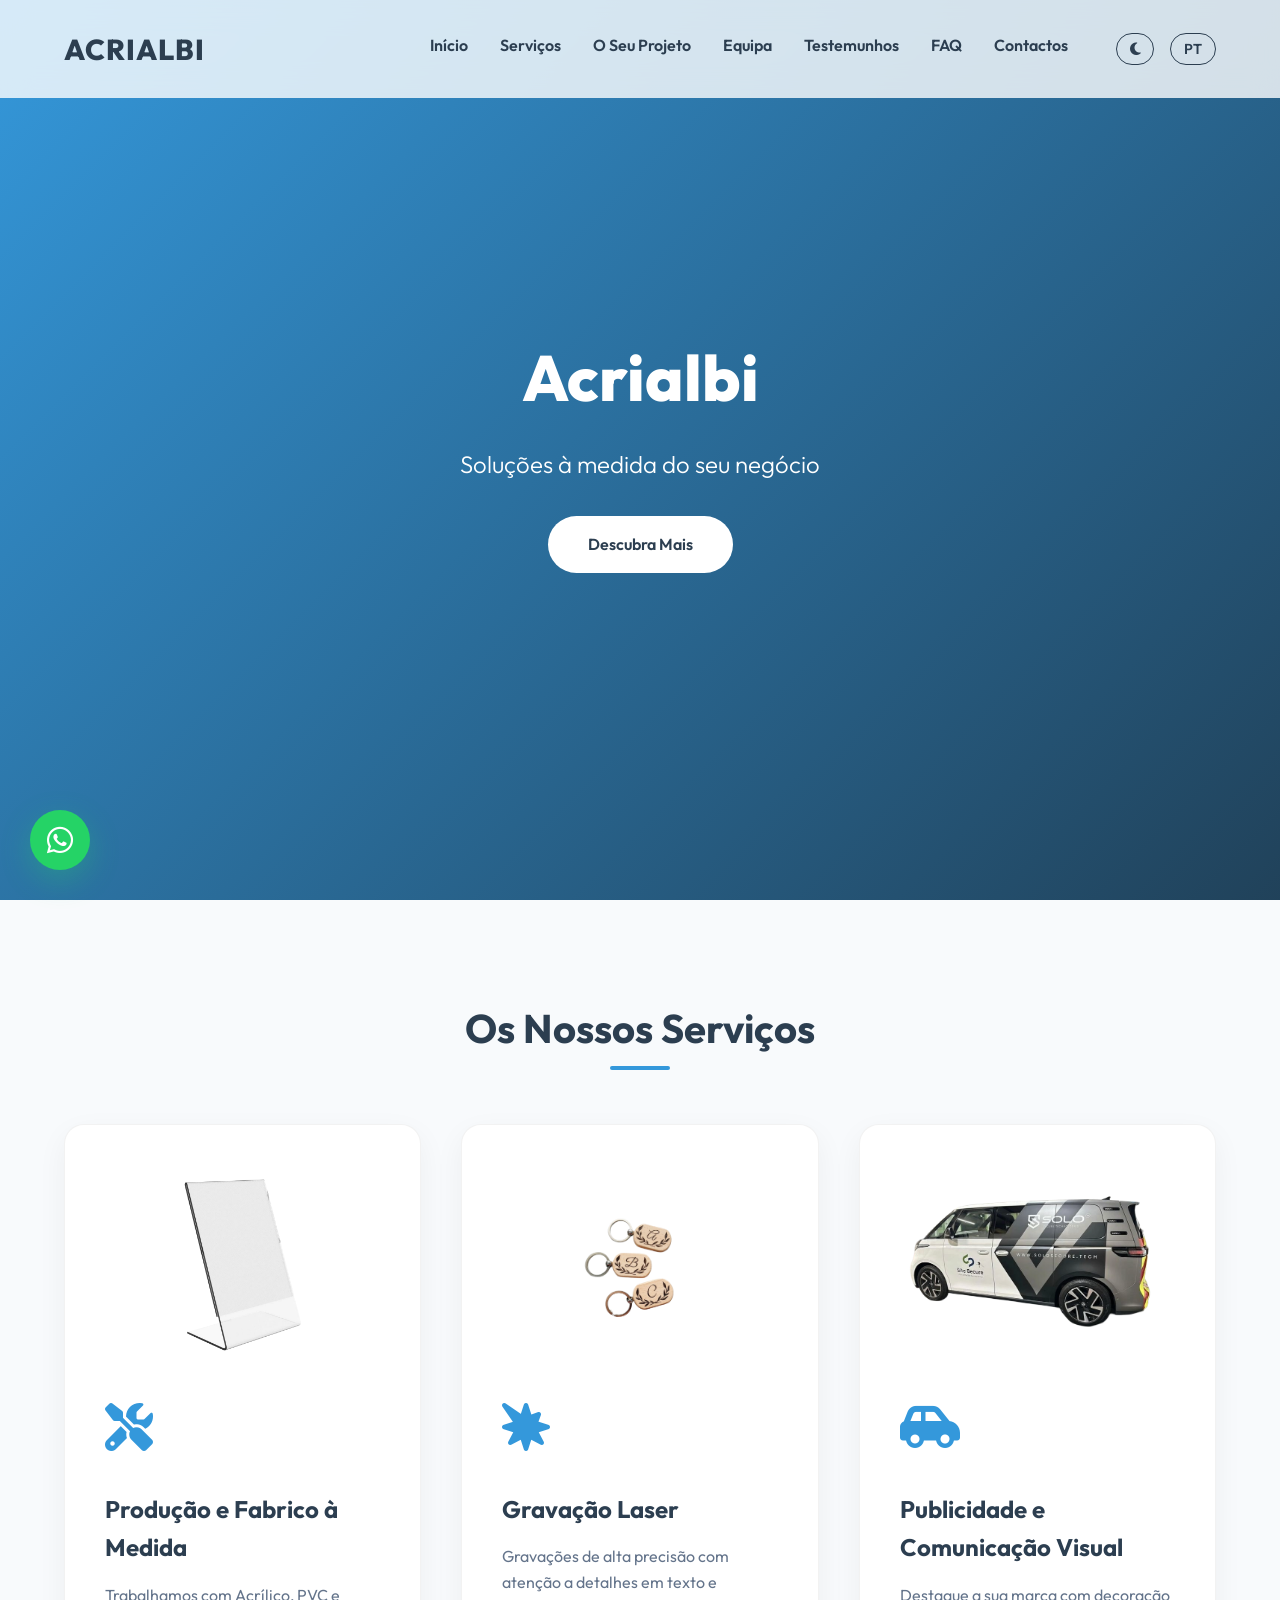
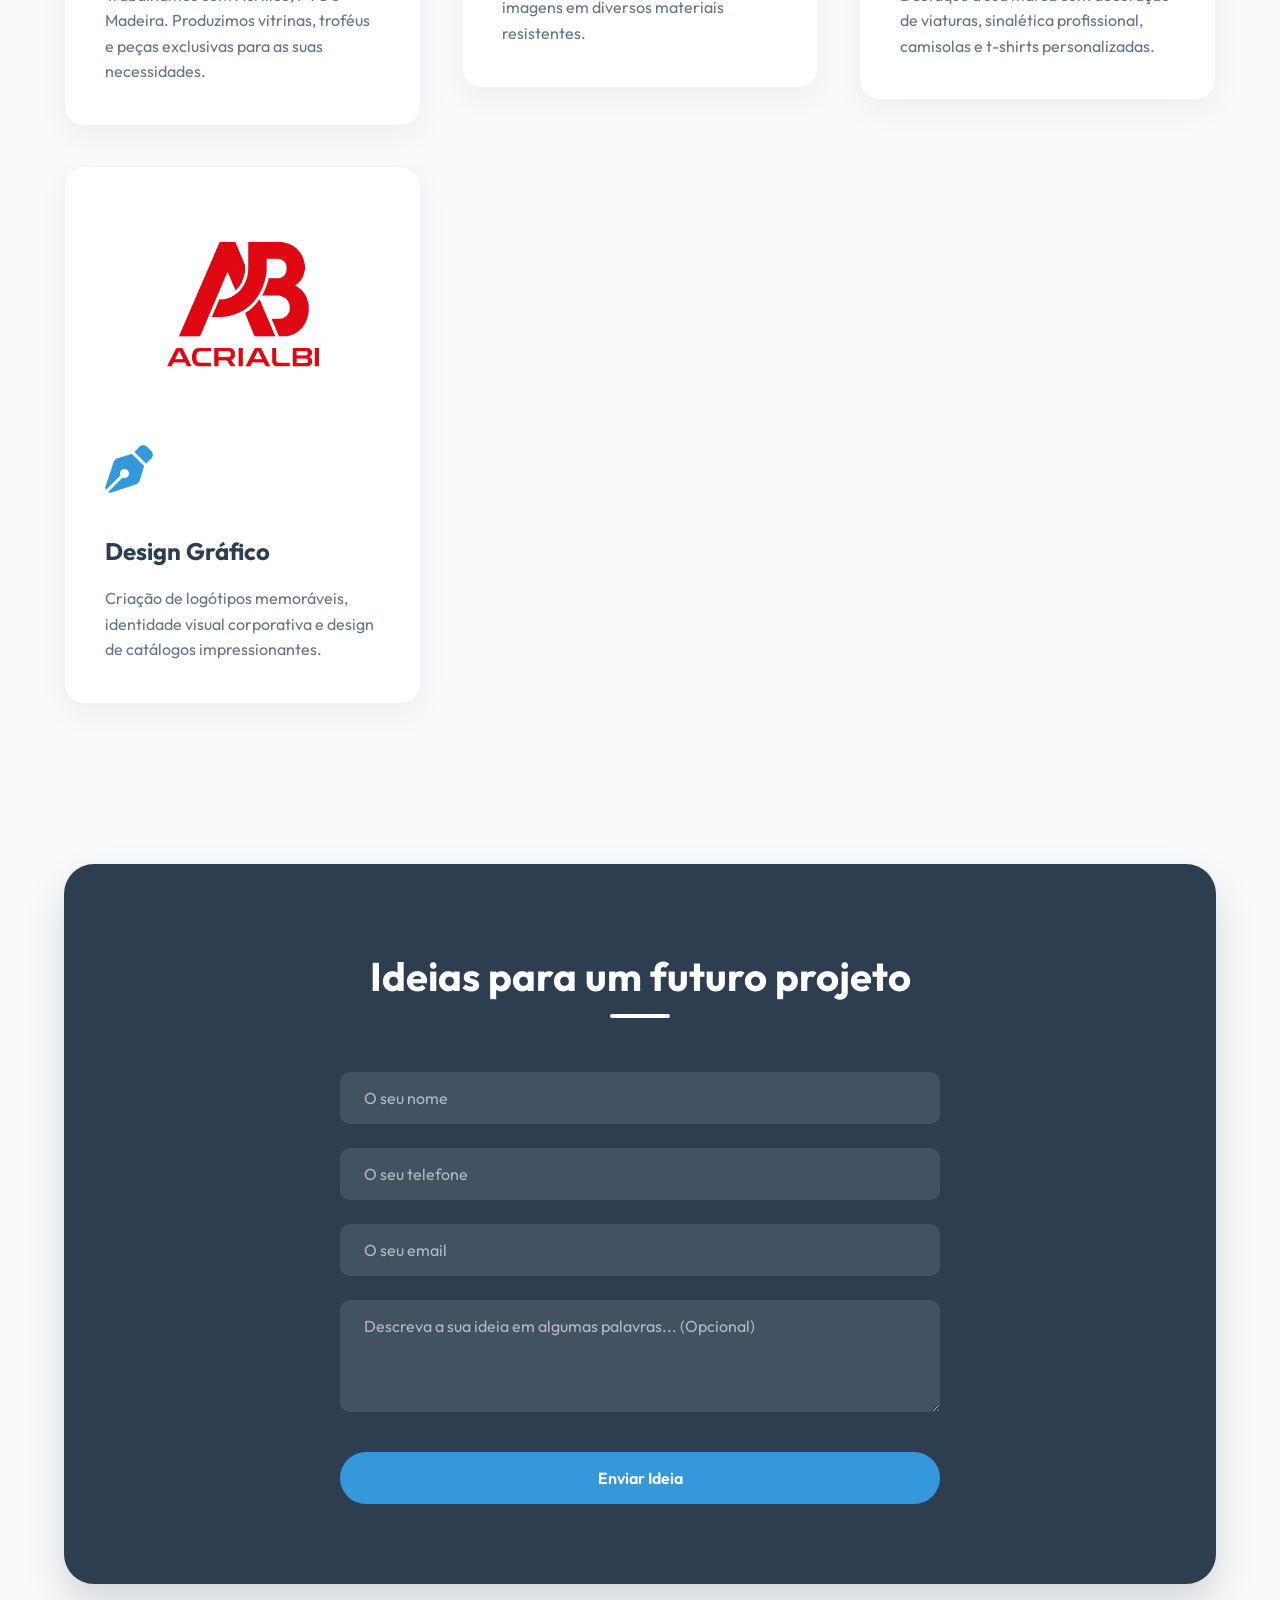
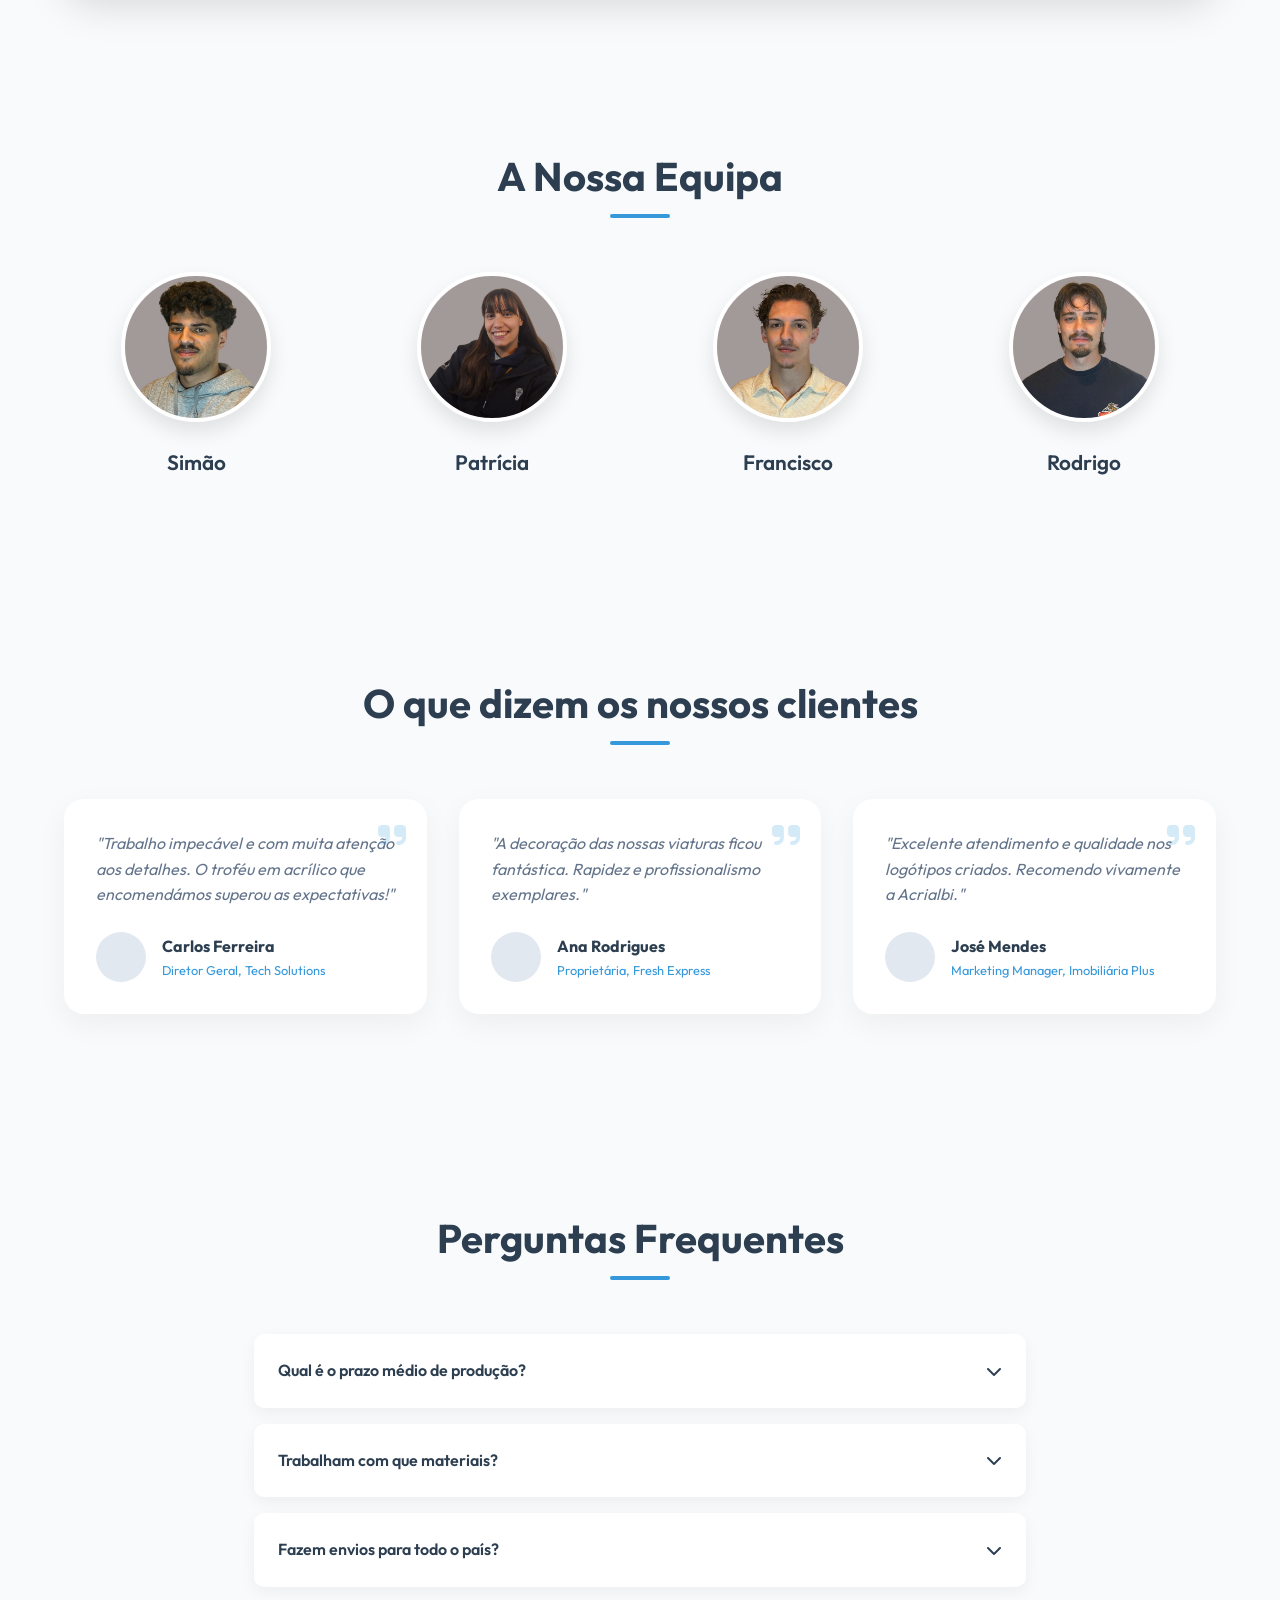
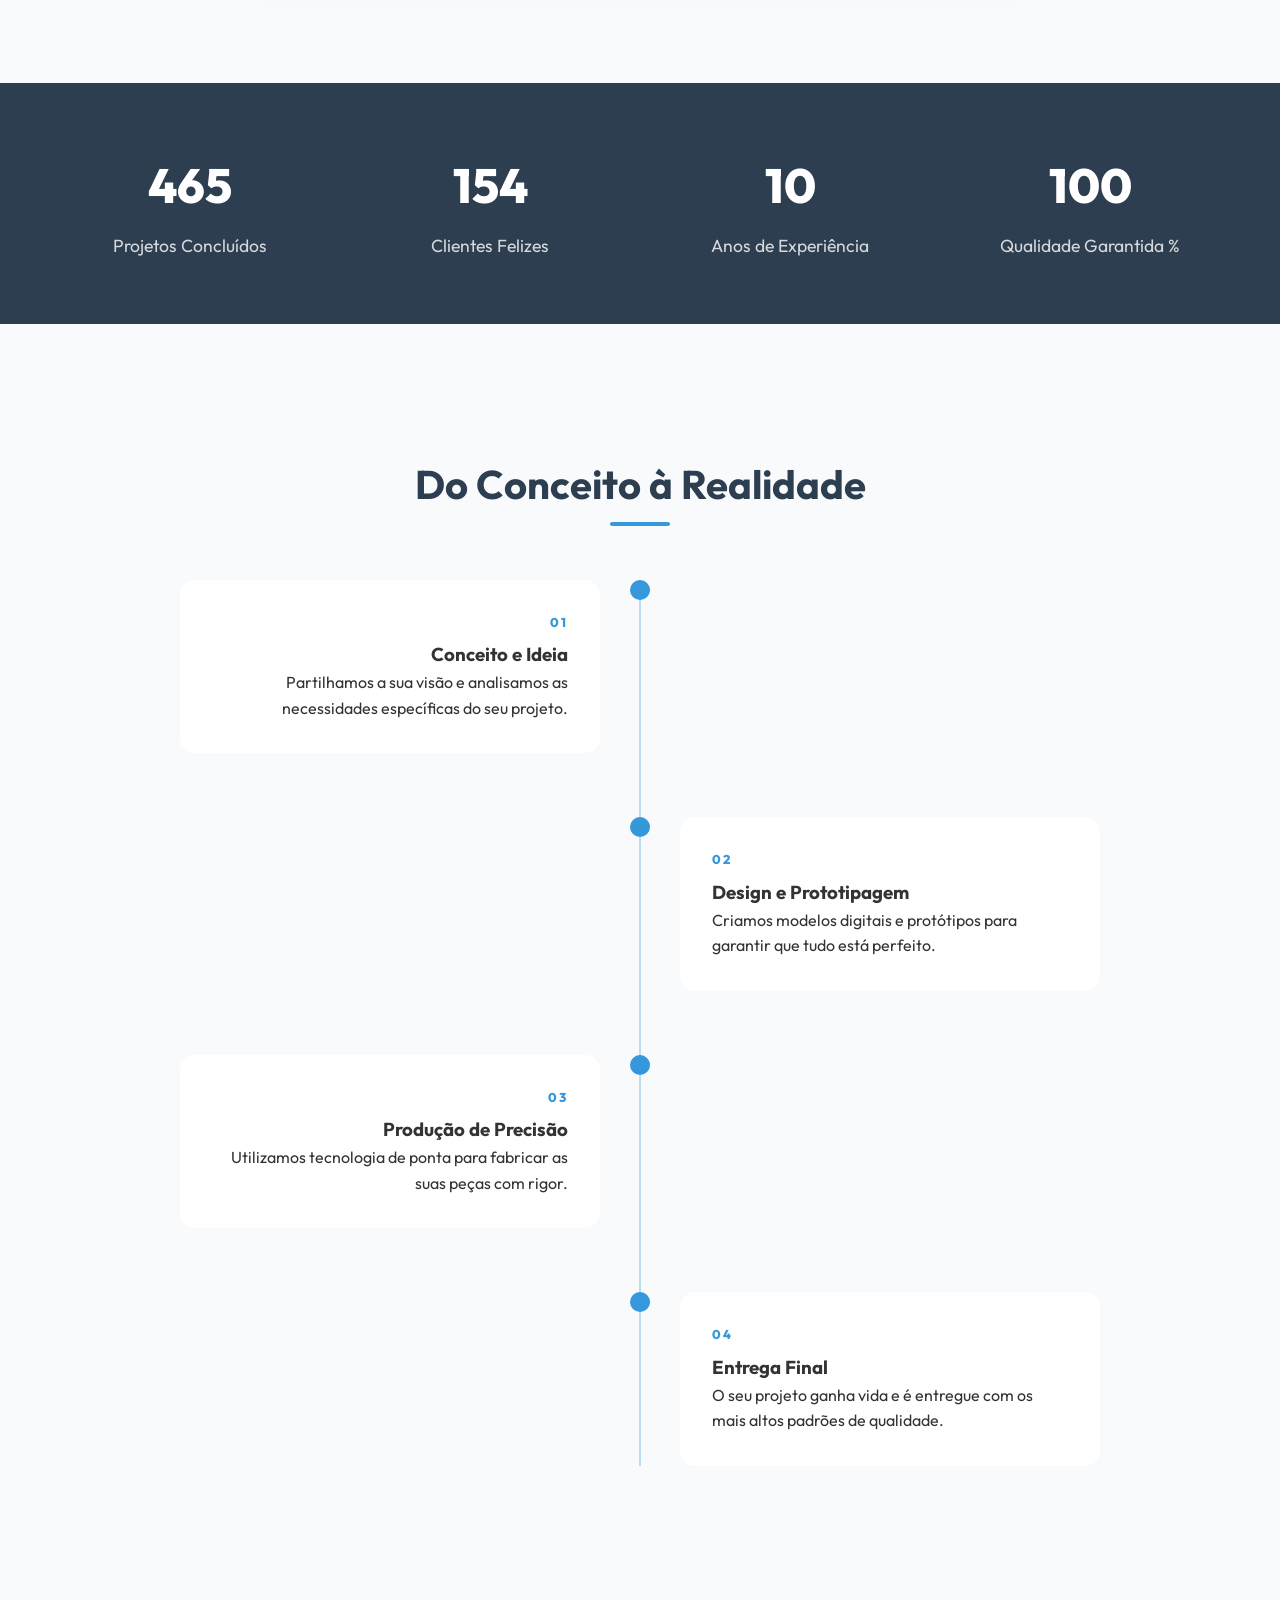
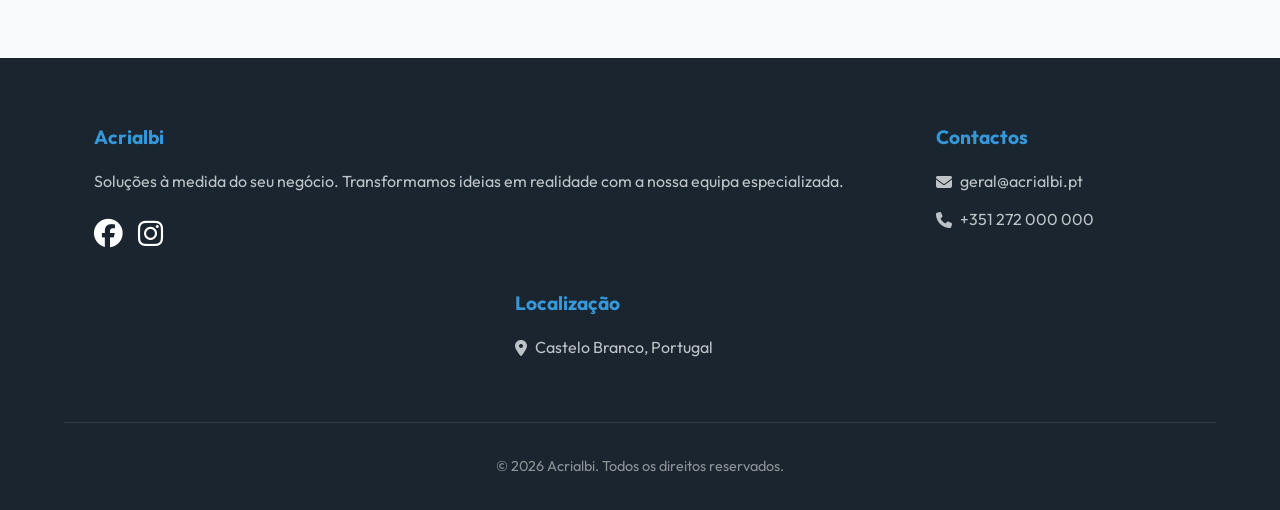
==== index.html @ 98c4f441 "Add files via upload" ====
<!DOCTYPE html>
<html lang="pt">
<head>
    <meta charset="UTF-8">
    <meta name="viewport" content="width=device-width, initial-scale=1.0">
    <title>Acrialbi - Soluções à medida do seu negócio</title>
    <link rel="icon" type="image/png" href="assets/logos/Untitled (5) (1).png">
    <meta name="description" content="Produção e fabrico à medida, gravação laser, comunicação visual e design gráfico pela Acrialbi.">
    <link rel="stylesheet" href="css/style.css">
    <!-- FontAwesome for icons -->
    <link rel="stylesheet" href="https://cdnjs.cloudflare.com/ajax/libs/font-awesome/6.4.0/css/all.min.css">
</head>
<body>
<body>
    <!-- WhatsApp Welcome Bubble -->
    <div class="whatsapp-bubble" id="whatsappBubble">
        <span data-i18n="wa_bubble">Olá! Precisa de um orçamento para o seu projeto? Fale connosco!</span>
    </div>

    <!-- Preloader -->
    <div id="preloader">
        <div class="loader"></div>
    </div>
    <div id="particles-js"></div>

    <!-- Header / Navbar -->
    <header>
        <nav>
            <a href="#" class="logo">ACRIALBI</a>
            <ul class="nav-links">
                <li><a href="#home" data-i18n="nav_home">Início</a></li>
                <li><a href="#services" data-i18n="nav_services">Serviços</a></li>
                <li><a href="#ideias" data-i18n="nav_ideias">O Seu Projeto</a></li>
                <li><a href="#team" data-i18n="nav_team">Equipa</a></li>
                <li><a href="#testimonials" data-i18n="nav_testimonials">Testemunhos</a></li>
                <li><a href="#faq" data-i18n="nav_faq">FAQ</a></li>
                <li><a href="#contact" data-i18n="nav_contact">Contactos</a></li>
                <li class="nav-extra">
                    <button id="darkModeToggle" class="nav-btn"><i class="fa-solid fa-moon"></i></button>
                    <button class="nav-btn">PT</button>
                </li>
            </ul>
        </nav>
    </header>

    <!-- Hero Section -->
    <section id="home" class="hero">
        <div class="hero-content">
            <h1 data-i18n="hero_title">Acrialbi</h1>
            <p data-i18n="hero_subtitle">Soluções à medida do seu negócio</p>
            <a href="#services" class="btn btn-pulse" data-i18n="hero_btn">Descubra Mais</a>
        </div>
    </section>

    <!-- Services Section -->
    <section id="services">
        <h2 class="section-title" data-i18n="services_title">Os Nossos Serviços</h2>
        <div class="services-grid">
            <!-- Service 1 -->
            <a href="producao.html" class="service-card-link">
                <div class="service-card">
                    <div class="service-img" style="background-image: url('assets/vitrinas/Untitled (27).png'); background-size: cover; background-position: center;">
                    </div>
                    <div class="service-icon"><i class="fa-solid fa-screwdriver-wrench"></i></div>
                    <h3 data-i18n="service1_title">Produção e Fabrico à Medida</h3>
                    <p data-i18n="service1_text">Trabalhamos com Acrílico, PVC e Madeira. Produzimos vitrinas, troféus e peças exclusivas para as suas necessidades.</p>
                </div>
            </a>
            
            <!-- Service 2 -->
            <a href="gravacao.html" class="service-card-link">
                <div class="service-card">
                    <div class="service-img" style="background-image: url('assets/gravacao_laser/Untitled (21).png'); background-size: cover; background-position: center;">
                    </div>
                    <div class="service-icon"><i class="fa-solid fa-burst"></i></div>
                    <h3 data-i18n="service2_title">Gravação Laser</h3>
                    <p data-i18n="service2_text">Gravações de alta precisão com atenção a detalhes em texto e imagens em diversos materiais resistentes.</p>
                </div>
            </a>

            <!-- Service 3 -->
            <a href="comunicacao.html" class="service-card-link">
                <div class="service-card">
                    <div class="service-img" style="background-image: url('assets/decoracao_de_viaturas/Untitled (30).png'); background-size: cover; background-position: center;">
                    </div>
                    <div class="service-icon"><i class="fa-solid fa-car-side"></i></div>
                    <h3 data-i18n="service3_title">Publicidade e Comunicação Visual</h3>
                    <p data-i18n="service3_text">Destaque a sua marca com decoração de viaturas, sinalética profissional, camisolas e t-shirts personalizadas.</p>
                </div>
            </a>

            <!-- Service 4 -->
            <a href="design.html" class="service-card-link">
                <div class="service-card">
                    <div class="service-img" style="background-image: url('assets/logos/Untitled (5) (1).png'); background-size: cover; background-position: center;">
                    </div>
                    <div class="service-icon"><i class="fa-solid fa-pen-nib"></i></div>
                    <h3 data-i18n="service4_title">Design Gráfico</h3>
                    <p data-i18n="service4_text">Criação de logótipos memoráveis, identidade visual corporativa e design de catálogos impressionantes.</p>
                </div>
            </a>
        </div>
    </section>

    <!-- Idea Form Section -->
    <section id="ideias" class="idea-section">
        <h2 class="section-title" data-i18n="idea_title">Ideias para um futuro projeto</h2>
        <form id="ideaForm" action="https://formsubmit.co/geral@acrialbi.pt" method="POST">
            <input type="hidden" name="_captcha" value="false">
            <input type="hidden" name="_subject" value="Nova Ideia de Projeto - Acrialbi">
            <input type="text" name="Nome" id="name" data-i18n="idea_name" placeholder="O seu nome" required>
            <input type="tel" name="Telefone" id="phone" data-i18n="idea_phone" placeholder="O seu telefone" required>
            <input type="email" name="Email" id="email" data-i18n="idea_email" placeholder="O seu email" required>
            <textarea name="Mensagem" id="message" rows="4" data-i18n="idea_message" placeholder="Descreva a sua ideia em algumas palavras... (Opcional)"></textarea>
            <button type="submit" class="btn" data-i18n="idea_btn">Enviar Ideia</button>
        </form>
    </section>

    <!-- Team Section -->
    <section id="team">
        <h2 class="section-title" data-i18n="team_title">A Nossa Equipa</h2>
        <div class="team-grid">
            <div class="team-card" style="cursor: pointer;" data-name="Simão Pereira" data-image="assets/fts_equipa/20.png" data-role="Diretor Criativo e Designer" data-profile="22 anos, natural do Fundão, licenciado em Design Multimédia pela Universidade da Beira Interior" data-experience="Colaborou com a Beira Criativa e a MediaLab Covilhã, desenvolvendo projetos de identidade visual e conteúdos digitais">
                <div class="team-img" style="background-image: url('assets/fts_equipa/20.png'); background-size: cover; background-position: center;">
                </div>
                <h3>Simão</h3>
            </div>
            <div class="team-card" style="cursor: pointer;" data-name="Patrícia Fazendeiro" data-image="assets/fts_equipa/22.png" data-role="Gestora de Marketing e Comunicação" data-profile="22 anos, natural do Fundão, licenciada em Marketing pela Universidade da Beira Interior" data-experience="Trabalhou com a Digital Beira e a Creative Ads, com foco em redes sociais e estratégias de comunicação">
                <div class="team-img" style="background-image: url('assets/fts_equipa/22.png'); background-size: cover; background-position: center;">
                </div>
                <h3>Patrícia</h3>
            </div>
            <div class="team-card" style="cursor: pointer;" data-name="Francisco Félix" data-image="assets/fts_equipa/24.png" data-role="Técnico de Produção e Operações" data-profile="21 anos, natural de Castelo Branco, licenciado em Engenharia e Gestão Industrial pela Universidade da Beira Interior" data-experience="Colaborou com a TecnoLaser e a PrintSolutions, adquirindo experiência em processos produtivos e tecnologias como CNC e corte laser">
                <div class="team-img" style="background-image: url('assets/fts_equipa/24.png'); background-size: cover; background-position: center;">
                </div>
                <h3>Francisco</h3>
            </div>
            <div class="team-card" style="cursor: pointer;" data-name="Rodrigo Santos" data-image="assets/fts_equipa/26.png" data-role="Diretor Financeiro, Estratégico e Comercial" data-profile="22 anos, natural de Castelo Branco, licenciado em Gestão pela Universidade da Beira Interior" data-experience="Trabalhou com a MarketPro e a Business Connect, com foco em gestão, estratégia e área comercial">
                <div class="team-img" style="background-image: url('assets/fts_equipa/26.png'); background-size: cover; background-position: center;">
                </div>
                <h3>Rodrigo</h3>
            </div>
        </div>
    </section>

    <!-- Testimonials Section -->
    <section id="testimonials" class="testimonials-section">
        <h2 class="section-title" data-i18n="testimonials_title">O que dizem os nossos clientes</h2>
        <div class="testimonials-grid">
            <div class="testimonial-card">
                <i class="fa-solid fa-quote-right quote-icon"></i>
                <p class="testimonial-text">"Trabalho impecável e com muita atenção aos detalhes. O troféu em acrílico que encomendámos superou as expectativas!"</p>
                <div class="testimonial-author">
                    <div class="author-img"></div>
                    <div class="author-info">
                        <h4>Carlos Ferreira</h4>
                        <p>Diretor Geral, Tech Solutions</p>
                    </div>
                </div>
            </div>
            <div class="testimonial-card">
                <i class="fa-solid fa-quote-right quote-icon"></i>
                <p class="testimonial-text">"A decoração das nossas viaturas ficou fantástica. Rapidez e profissionalismo exemplares."</p>
                <div class="testimonial-author">
                    <div class="author-img"></div>
                    <div class="author-info">
                        <h4>Ana Rodrigues</h4>
                        <p>Proprietária, Fresh Express</p>
                    </div>
                </div>
            </div>
            <div class="testimonial-card">
                <i class="fa-solid fa-quote-right quote-icon"></i>
                <p class="testimonial-text">"Excelente atendimento e qualidade nos logótipos criados. Recomendo vivamente a Acrialbi."</p>
                <div class="testimonial-author">
                    <div class="author-img"></div>
                    <div class="author-info">
                        <h4>José Mendes</h4>
                        <p>Marketing Manager, Imobiliária Plus</p>
                    </div>
                </div>
            </div>
        </div>
    </section>

    <!-- FAQ Section -->
    <section id="faq" class="faq-section">
        <h2 class="section-title" data-i18n="faq_title">Perguntas Frequentes</h2>
        <div class="faq-container">
            <div class="faq-item">
                <div class="faq-question">
                    Qual é o prazo médio de produção?
                    <i class="fa-solid fa-chevron-down"></i>
                </div>
                <div class="faq-answer">
                    <p>O prazo varia consoante a complexidade do projeto, mas em média entregamos entre 3 a 7 dias úteis após a aprovação do design final.</p>
                </div>
            </div>
            <div class="faq-item">
                <div class="faq-question">
                    Trabalham com que materiais?
                    <i class="fa-solid fa-chevron-down"></i>
                </div>
                <div class="faq-answer">
                    <p>Trabalhamos principalmente com Acrílico, PVC, Madeira (MDF e contraplacado), Alumínio e diversos materiais têxteis para personalização.</p>
                </div>
            </div>
            <div class="faq-item">
                <div class="faq-question">
                    Fazem envios para todo o país?
                    <i class="fa-solid fa-chevron-down"></i>
                </div>
                <div class="faq-answer">
                    <p>Sim, enviamos para todo o Portugal Continental e Ilhas através de transportadora especializada para garantir que as peças chegam em perfeitas condições.</p>
                </div>
            </div>
        </div>
    </section>


    <!-- Stats Section -->
    <section class="stats-section">
        <div class="stats-grid">
            <div class="stat-item">
                <h3 class="stat-number" data-target="500">0</h3>
                <p data-i18n="stats_projects">Projetos Concluídos</p>
            </div>
            <div class="stat-item">
                <h3 class="stat-number" data-target="200">0</h3>
                <p data-i18n="stats_clients">Clientes Felizes</p>
            </div>
            <div class="stat-item">
                <h3 class="stat-number" data-target="10">0</h3>
                <p data-i18n="stats_years">Anos de Experiência</p>
            </div>
            <div class="stat-item">
                <h3 class="stat-number" data-target="100">0</h3>
                <p data-i18n="stats_quality">Qualidade Garantida %</p>
            </div>
        </div>
    </section>

    <!-- Process Timeline -->
    <section class="timeline-section">
        <h2 class="section-title" data-i18n="timeline_title">Do Conceito à Realidade</h2>
        <div class="timeline">
            <div class="timeline-item">
                <div class="timeline-dot"></div>
                <div class="timeline-content">
                    <div class="timeline-number">01</div>
                    <h3 data-i18n="tl1_title">Conceito e Ideia</h3>
                    <p data-i18n="tl1_text">Partilhamos a sua visão e analisamos as necessidades específicas do seu projeto.</p>
                </div>
            </div>
            <div class="timeline-item">
                <div class="timeline-dot"></div>
                <div class="timeline-content">
                    <div class="timeline-number">02</div>
                    <h3 data-i18n="tl2_title">Design e Prototipagem</h3>
                    <p data-i18n="tl2_text">Criamos modelos digitais e protótipos para garantir que tudo está perfeito.</p>
                </div>
            </div>
            <div class="timeline-item">
                <div class="timeline-dot"></div>
                <div class="timeline-content">
                    <div class="timeline-number">03</div>
                    <h3 data-i18n="tl3_title">Produção de Precisão</h3>
                    <p data-i18n="tl3_text">Utilizamos tecnologia de ponta para fabricar as suas peças com rigor.</p>
                </div>
            </div>
            <div class="timeline-item">
                <div class="timeline-dot"></div>
                <div class="timeline-content">
                    <div class="timeline-number">04</div>
                    <h3 data-i18n="tl4_title">Entrega Final</h3>
                    <p data-i18n="tl4_text">O seu projeto ganha vida e é entregue com os mais altos padrões de qualidade.</p>
                </div>
            </div>
        </div>
    </section>

    <!-- Team Modal -->
    <div id="teamModal" class="team-modal">
        <div class="team-modal-content">
            <span class="team-modal-close">&times;</span>
            <div class="team-modal-header">
                <h2 id="modalName">Nome</h2>
                <div id="modalImage" class="team-modal-img"></div>
            </div>
            <div class="team-modal-body">
                <div class="info-row">
                    <span class="info-label">FUNÇÃO:</span>
                    <span id="modalRole"></span>
                </div>
                <div class="info-row">
                    <span class="info-label">PERFIL:</span>
                    <span id="modalProfile"></span>
                </div>
                <div class="info-row">
                    <span class="info-label">EXPERIÊNCIA:</span>
                    <span id="modalExperience"></span>
                </div>
            </div>
        </div>
    </div>

    <!-- Footer -->
    <footer id="contact">
        <div class="footer-content">
            <div class="footer-section">
                <h4 data-i18n="hero_title">Acrialbi</h4>
                <p data-i18n="footer_desc">Soluções à medida do seu negócio. Transformamos ideias em realidade com a nossa equipa especializada.</p>
                <div class="social-links" style="margin-top: 1rem; display: flex; gap: 15px;">
                    <a href="https://www.facebook.com/profile.php?id=61577477955955" target="_blank" style="color: var(--white); font-size: 1.8rem; transition: var(--transition);" onmouseover="this.style.color='var(--accent-color)'" onmouseout="this.style.color='var(--white)'"><i class="fa-brands fa-facebook"></i></a>
                    <a href="https://www.instagram.com/acrialbe/" target="_blank" style="color: var(--white); font-size: 1.8rem; transition: var(--transition);" onmouseover="this.style.color='var(--accent-color)'" onmouseout="this.style.color='var(--white)'"><i class="fa-brands fa-instagram"></i></a>
                </div>
            </div>
            <div class="footer-section">
                <h4 data-i18n="footer_contact">Contactos</h4>
                <p><i class="fa-solid fa-envelope"></i> geral@acrialbi.pt</p>
                <p><i class="fa-solid fa-phone"></i> +351 272 000 000</p>
            </div>
            <div class="footer-section">
                <h4 data-i18n="footer_location">Localização</h4>
                <p><i class="fa-solid fa-location-dot"></i> <a href="https://www.google.com/maps/search/?api=1&query=Acrialbi+Castelo+Branco+Portugal" target="_blank" style="color: inherit; text-decoration: none;">Castelo Branco, Portugal</a></p>
            </div>
        </div>
        <div class="footer-bottom">
            <p>&copy; 2026 Acrialbi. <span data-i18n="footer_rights">Todos os direitos reservados.</span></p>
        </div>
    </footer>

    <!-- WhatsApp Floating Button -->
    <a href="https://wa.me/351123456789" class="whatsapp-float btn-pulse" target="_blank" title="Contacte-nos no WhatsApp">
        <i class="fa-brands fa-whatsapp"></i>
    </a>
    
    <!-- Scripts -->
    <script src="https://cdn.jsdelivr.net/particles.js/2.0.0/particles.min.js"></script>
    <script>
        particlesJS('particles-js', {
            "particles": {
                "number": { "value": 40, "density": { "enable": true, "value_area": 800 } },
                "color": { "value": "#3498db" },
                "shape": { "type": "circle" },
                "opacity": { "value": 0.2, "random": false },
                "size": { "value": 3, "random": true },
                "line_linked": { "enable": true, "distance": 150, "color": "#3498db", "opacity": 0.1, "width": 1 },
                "move": { "enable": true, "speed": 1, "direction": "none", "random": false, "straight": false, "out_mode": "out", "bounce": false }
            },
            "interactivity": {
                "detect_on": "canvas",
                "events": { "onhover": { "enable": false }, "onclick": { "enable": true, "mode": "push" }, "resize": true }
            },
            "retina_detect": true
        });
    </script>
    <script src="js/main.js"></script>
</body>
</html>
---- css/style.css ----
@import url('https://fonts.googleapis.com/css2?family=Outfit:wght@300;400;600;800&display=swap');

:root {
    --primary-color: #2C3E50; /* Grey/Blue */
    --secondary-color: #34495E;
    --accent-color: #3498DB;
    --light-bg: #F8FAFC;
    --white: #FFFFFF;
    --text-main: #333333;
    --text-muted: #64748B;
    --transition: all 0.3s cubic-bezier(0.4, 0, 0.2, 1);
}

* {
    margin: 0;
    padding: 0;
    box-sizing: border-box;
    font-family: 'Outfit', sans-serif;
}

body {
    background-color: var(--light-bg);
    color: var(--text-main);
    line-height: 1.6;
    overflow-x: hidden;
}

/* NAVBAR */
header {
    position: fixed;
    top: 0;
    width: 100%;
    background: rgba(255, 255, 255, 0.8);
    backdrop-filter: blur(15px);
    z-index: 1000;
    transition: var(--transition);
    padding: 10px 0;
}

header.scrolled {
    padding: 5px 0;
    background: rgba(255, 255, 255, 0.95);
    box-shadow: 0 10px 30px rgba(0, 0, 0, 0.1);
}

nav {
    display: flex;
    justify-content: space-between;
    align-items: center;
    padding: 1rem 5%;
    max-width: 1400px;
    margin: 0 auto;
}

.logo {
    font-size: 1.8rem;
    font-weight: 800;
    color: var(--primary-color);
    text-decoration: none;
    letter-spacing: 1px;
}

.nav-links {
    display: flex;
    gap: 2rem;
    list-style: none;
}

.nav-links a {
    text-decoration: none;
    color: var(--primary-color);
    font-weight: 600;
    transition: var(--transition);
}

.nav-links a:hover {
    color: var(--accent-color);
}

/* HERO SECTION */
.hero {
    height: 100vh;
    display: flex;
    align-items: center;
    justify-content: center;
    text-align: center;
    background: linear-gradient(-45deg, var(--primary-color), var(--secondary-color), #1A252F, var(--accent-color));
    background-size: 400% 400%;
    animation: gradientBG 15s ease infinite;
    color: var(--white);
    padding: 0 5%;
}

@keyframes gradientBG {
    0% { background-position: 0% 50%; }
    50% { background-position: 100% 50%; }
    100% { background-position: 0% 50%; }
}

.hero-content h1 {
    font-size: 4rem;
    font-weight: 800;
    margin-bottom: 1rem;
    animation: fadeInDown 1s ease;
}

.hero-content p {
    font-size: 1.5rem;
    font-weight: 300;
    margin-bottom: 2rem;
    animation: fadeInUp 1s ease 0.3s;
    animation-fill-mode: both;
}

.btn {
    display: inline-block;
    padding: 1rem 2.5rem;
    background: var(--white);
    color: var(--primary-color);
    text-decoration: none;
    border-radius: 50px;
    font-weight: 600;
    transition: var(--transition);
    animation: fadeInUp 1s ease 0.6s;
    animation-fill-mode: both;
    border: none;
    font-size: 1rem;
    cursor: pointer;
}

.btn:hover {
    transform: translateY(-3px);
    box-shadow: 0 10px 20px rgba(0,0,0,0.1);
    background: var(--accent-color);
    color: var(--white);
}

/* SECTION GLOBAL */
section {
    padding: 6rem 5%;
    max-width: 1400px;
    margin: 0 auto;
}

.section-title {
    text-align: center;
    font-size: 2.5rem;
    color: var(--primary-color);
    margin-bottom: 4rem;
    position: relative;
}

.section-title::after {
    content: '';
    position: absolute;
    bottom: -10px;
    left: 50%;
    transform: translateX(-50%);
    width: 60px;
    height: 4px;
    background: var(--accent-color);
    border-radius: 2px;
}

/* SERVICES */
.services-grid {
    display: grid;
    grid-template-columns: repeat(auto-fit, minmax(280px, 1fr));
    gap: 2.5rem;
}

.service-card {
    background: var(--white); /* Removed heavy backdrop-filter for performance */
    border-radius: 20px;
    padding: 2.5rem;
    box-shadow: 0 10px 30px rgba(0,0,0,0.05);
    transition: transform 0.3s ease, box-shadow 0.3s ease;
    border: 1px solid rgba(0, 0, 0, 0.05);
    overflow: hidden;
}

.dark-mode .service-card {
    background: var(--secondary-color);
    border-color: rgba(255, 255, 255, 0.05);
}

.service-card:hover {
    transform: translateY(-10px);
    box-shadow: 0 20px 40px rgba(0,0,0,0.1);
}

.service-card:hover .service-img {
    transform: scale(1.05);
}

.service-icon {
    font-size: 3rem;
    color: var(--accent-color);
    margin-bottom: 1.5rem;
}

.service-card h3 {
    font-size: 1.5rem;
    color: var(--primary-color);
    margin-bottom: 1rem;
}

.service-card p {
    color: var(--text-muted);
}

/* IMAGE PLACEHOLDER FOR SERVICES */
.service-img {
    width: 100%;
    height: 200px;
    border-radius: 10px;
    background-size: contain !important;
    background-repeat: no-repeat;
    background-position: center;
    background-color: var(--white);
    margin-bottom: 1.5rem;
    display: flex;
    align-items: center;
    justify-content: center;
    color: var(--text-muted);
    font-size: 0.9rem;
    text-align: center;
    padding: 1rem;
    transition: transform 0.5s ease;
}

/* IDEA FORM */
.idea-section {
    background: var(--primary-color);
    color: var(--white);
    border-radius: 30px;
    margin: 4rem auto;
    width: 90%;
    max-width: 1300px;
    padding: 5rem 10%;
    box-shadow: 0 20px 40px rgba(0,0,0,0.15);
}

.idea-section .section-title {
    color: var(--white);
}

.idea-section .section-title::after {
    background: var(--white);
}

form {
    display: flex;
    flex-direction: column;
    gap: 1.5rem;
    max-width: 600px;
    margin: 0 auto;
}

input, textarea {
    width: 100%;
    padding: 1rem 1.5rem;
    border: none;
    border-radius: 10px;
    background: rgba(255,255,255,0.1);
    color: var(--white);
    font-size: 1rem;
    transition: var(--transition);
}

input::placeholder, textarea::placeholder {
    color: rgba(255,255,255,0.6);
}

input:focus, textarea:focus {
    outline: none;
    background: rgba(255,255,255,0.2);
    box-shadow: 0 0 0 2px var(--accent-color);
}

form .btn {
    border: none;
    cursor: pointer;
    background: var(--accent-color);
    color: var(--white);
    width: 100%;
    margin-top: 1rem;
}

form .btn:hover {
    background: var(--white);
    color: var(--primary-color);
}

/* TEAM */
.team-grid {
    display: grid;
    grid-template-columns: repeat(auto-fit, minmax(200px, 1fr));
    gap: 2rem;
}

.team-card {
    text-align: center;
}

.team-img {
    width: 150px;
    height: 150px;
    border-radius: 50%;
    margin: 0 auto 1.5rem;
    object-fit: cover;
    background: #E2E8F0;
    display: flex;
    align-items: center;
    justify-content: center;
    color: var(--text-muted);
    box-shadow: 0 10px 20px rgba(0,0,0,0.1);
    border: 4px solid var(--white);
    font-size: 0.8rem;
}

.team-card h3 {
    color: var(--primary-color);
    font-size: 1.3rem;
    font-weight: 600;
}

/* FOOTER */
footer {
    background: #1A252F;
    color: var(--white);
    padding: 4rem 5% 2rem;
    text-align: center;
}

.footer-content {
    display: flex;
    flex-wrap: wrap;
    justify-content: space-around;
    gap: 2rem;
    margin-bottom: 3rem;
    text-align: left;
}

.footer-section {
    min-width: 250px;
}

.footer-section h4 {
    color: var(--accent-color);
    margin-bottom: 1rem;
    font-size: 1.2rem;
}

.footer-section p {
    color: #BDC3C7;
    margin-bottom: 0.8rem;
    display: flex;
    align-items: center;
    gap: 0.5rem;
}

.footer-bottom {
    padding-top: 2rem;
    border-top: 1px solid rgba(255,255,255,0.1);
    color: rgba(255,255,255,0.5);
    font-size: 0.9rem;
}

/* SMALL HERO FOR INNER PAGES */
.hero-small {
    height: 40vh;
    min-height: 300px;
    display: flex;
    align-items: center;
    justify-content: center;
    text-align: center;
    background: linear-gradient(-45deg, var(--primary-color), var(--secondary-color), #1A252F);
    color: var(--white);
    padding: 0 5%;
}

.hero-small h1 {
    font-size: 3rem;
    font-weight: 800;
    animation: fadeInDown 1s ease;
}

/* GALLERY GRID */
.gallery-grid {
    display: grid;
    grid-template-columns: repeat(auto-fit, minmax(300px, 1fr));
    gap: 1.5rem;
    margin-top: 3rem;
}

.gallery-item {
    width: 100%;
    height: 300px;
    border-radius: 15px;
    object-fit: contain;
    background-color: var(--white);
    padding: 1.5rem;
    box-shadow: 0 5px 15px rgba(0,0,0,0.05);
    transition: transform 0.5s ease;
    cursor: pointer;
}

.gallery-item:hover {
    transform: scale(1.05);
    box-shadow: 0 15px 30px rgba(0,0,0,0.2);
}

.service-details {
    font-size: 1.2rem;
    color: var(--text-muted);
    max-width: 900px;
    margin: 0 auto 3rem;
    text-align: center;
    line-height: 1.8;
}

.service-card-link {
    text-decoration: none;
    color: inherit;
    display: block;
}

/* REVEAL ANIMATIONS (Optimized) */
.reveal-hidden {
    opacity: 0;
    transform: translateY(30px);
    transition: transform 0.6s cubic-bezier(0.4, 0, 0.2, 1), opacity 0.6s cubic-bezier(0.4, 0, 0.2, 1);
}

.reveal-active {
    opacity: 1;
    transform: translateY(0);
}

@keyframes fadeInDown {
    from { opacity: 0; transform: translateY(-30px); }
    to { opacity: 1; transform: translateY(0); }
}

@keyframes fadeInUp {
    from { opacity: 0; transform: translateY(30px); }
    to { opacity: 1; transform: translateY(0); }
}

/* RESPONSIVE */
@media (max-width: 768px) {
    .hero-content h1 { font-size: 2.5rem; }
    .hero-content p { font-size: 1.2rem; }
    .nav-links { display: none; } /* Could add a hamburger menu */
    .idea-section { padding: 3rem 5%; border-radius: 20px; }
    .footer-content { text-align: center; justify-content: center; }
    .footer-section p { justify-content: center; }
    .whatsapp-float {
        bottom: 20px;
        right: 20px;
        width: 50px;
        height: 50px;
        font-size: 25px;
    }
}

/* WHATSAPP FLOAT */
.whatsapp-float {
    position: fixed;
    width: 60px;
    height: 60px;
    bottom: 40px;
    right: 40px;
    background-color: #25d366;
    color: #FFF;
    border-radius: 50px;
    text-align: center;
    font-size: 30px;
    box-shadow: 0 10px 20px rgba(37, 211, 102, 0.3);
    z-index: 1000;
    display: flex;
    align-items: center;
    justify-content: center;
    text-decoration: none;
    transition: var(--transition);
}

.whatsapp-float:hover {
    background-color: #128C7E;
    color: white;
    transform: scale(1.1);
}
/* LIGHTBOX */
.lightbox {
    display: none;
    position: fixed;
    z-index: 2000;
    top: 0;
    left: 0;
    width: 100%;
    height: 100%;
    background: rgba(0, 0, 0, 0.9);
    backdrop-filter: blur(5px);
    justify-content: center;
    align-items: center;
    cursor: pointer;
}

.lightbox img {
    max-width: 90%;
    max-height: 90%;
    border-radius: 10px;
    box-shadow: 0 0 50px rgba(0,0,0,0.5);
    transform: scale(0.9);
    transition: transform 0.3s ease;
}

.lightbox.active {
    display: flex;
}

.lightbox.active img {
    transform: scale(1);
}

.lightbox-close {
    position: absolute;
    top: 30px;
    right: 30px;
    color: white;
    font-size: 40px;
    cursor: pointer;
}

/* TEAM MODAL */
.team-modal {
    display: none;
    position: fixed;
    z-index: 2000;
    top: 0;
    left: 0;
    width: 100%;
    height: 100%;
    background: rgba(0, 0, 0, 0.8);
    backdrop-filter: blur(5px);
    justify-content: center;
    align-items: center;
}

.team-modal.active {
    display: flex;
}

.team-modal-content {
    background: #9D9696; /* greyish background like the cards */
    background-image: radial-gradient(#7c7878 2px, transparent 2px);
    background-size: 30px 30px;
    width: 90%;
    max-width: 600px;
    border-radius: 10px;
    position: relative;
    padding: 2.5rem;
    box-shadow: 0 20px 50px rgba(0,0,0,0.5);
    display: flex;
    flex-direction: column;
    gap: 1.5rem;
}

.team-modal-close {
    position: absolute;
    top: 15px;
    right: 20px;
    font-size: 30px;
    color: #fff;
    cursor: pointer;
    font-weight: bold;
    z-index: 10;
}

.team-modal-header {
    display: flex;
    justify-content: space-between;
    align-items: center;
    margin-bottom: 1rem;
}

.team-modal-header h2 {
    font-size: 3.5rem;
    color: #fff;
    line-height: 1;
    font-weight: 800;
    text-transform: uppercase;
    text-shadow: 2px 2px 4px rgba(0,0,0,0.2);
}

.team-modal-img {
    width: 200px;
    height: 250px;
    background-color: #e2e8f0;
    background-size: cover;
    background-position: center;
    border: 5px solid #fff;
    box-shadow: 0 10px 20px rgba(0,0,0,0.2);
}

.team-modal-body {
    display: flex;
    flex-direction: column;
    gap: 1rem;
}

.info-row {
    background: #64748b; /* bluish grey */
    padding: 1rem;
    border-left: 10px solid #cbd5e1;
    color: #fff;
    display: flex;
    align-items: center;
    gap: 10px;
    font-size: 1rem;
    box-shadow: 0 4px 6px rgba(0,0,0,0.1);
}

.info-label {
    font-weight: 800;
    font-size: 1.2rem;
    text-transform: uppercase;
}

@media (max-width: 768px) {
    .team-modal-header {
        flex-direction: column-reverse;
        text-align: center;
        gap: 1.5rem;
    }
    .team-modal-header h2 {
        font-size: 2.5rem;
    }
    .info-row {
        flex-direction: column;
        align-items: flex-start;
    }
}

/* BACK TO TOP */
.back-to-top {
    position: fixed;
    bottom: 110px;
    right: 40px;
    width: 50px;
    height: 50px;
    background: var(--primary-color);
    color: var(--white);
    border-radius: 50%;
    display: flex;
    align-items: center;
    justify-content: center;
    text-decoration: none;
    opacity: 0;
    visibility: hidden;
    transition: var(--transition);
    z-index: 999;
    box-shadow: 0 10px 20px rgba(0,0,0,0.1);
}

.back-to-top.active {
    opacity: 1;
    visibility: visible;
}

.back-to-top:hover {
    background: var(--accent-color);
    transform: translateY(-5px);
}

/* TESTIMONIALS */
.testimonials-section {
    background: var(--light-bg);
}

.testimonials-grid {
    display: grid;
    grid-template-columns: repeat(auto-fit, minmax(300px, 1fr));
    gap: 2rem;
}

.testimonial-card {
    background: var(--white);
    padding: 2rem;
    border-radius: 20px;
    box-shadow: 0 10px 30px rgba(0,0,0,0.05);
    position: relative;
}

.testimonial-card i.quote-icon {
    position: absolute;
    top: 20px;
    right: 20px;
    font-size: 2rem;
    color: var(--accent-color);
    opacity: 0.2;
}

.testimonial-text {
    font-style: italic;
    color: var(--text-muted);
    margin-bottom: 1.5rem;
}

.testimonial-author {
    display: flex;
    align-items: center;
    gap: 1rem;
}

.author-img {
    width: 50px;
    height: 50px;
    border-radius: 50%;
    background: #e2e8f0;
}

.author-info h4 {
    color: var(--primary-color);
    font-size: 1rem;
}

.author-info p {
    font-size: 0.8rem;
    color: var(--accent-color);
}

/* FAQ */
.faq-section {
    max-width: 900px;
    margin: 0 auto;
}

.faq-container {
    display: flex;
    flex-direction: column;
    gap: 1rem;
}

.faq-item {
    background: var(--white);
    border-radius: 10px;
    overflow: hidden;
    box-shadow: 0 5px 15px rgba(0,0,0,0.05);
}

.faq-question {
    padding: 1.5rem;
    display: flex;
    justify-content: space-between;
    align-items: center;
    cursor: pointer;
    font-weight: 600;
    color: var(--primary-color);
    transition: var(--transition);
}

.faq-question:hover {
    background: rgba(52, 152, 219, 0.05);
}

.faq-answer {
    max-height: 0;
    overflow: hidden;
    transition: all 0.3s ease-out;
    background: #fdfdfd;
}

.faq-answer p {
    padding: 1.5rem;
    color: var(--text-muted);
}

.faq-item.active .faq-answer {
    max-height: 200px;
}

.faq-item.active .faq-question i {
    transform: rotate(180deg);
}

/* PRELOADER */
#preloader {
    position: fixed;
    top: 0;
    left: 0;
    width: 100%;
    height: 100%;
    background: var(--white);
    display: flex;
    justify-content: center;
    align-items: center;
    z-index: 9999;
    transition: opacity 0.5s ease, visibility 0.5s ease;
}

.loader {
    width: 50px;
    height: 50px;
    border: 5px solid #f3f3f3;
    border-top: 5px solid var(--accent-color);
    border-radius: 50%;
    animation: spin 1s linear infinite;
}

@keyframes spin {
    0% { transform: rotate(0deg); }
    100% { transform: rotate(360deg); }
}

/* NAV BUTTONS */
.nav-extra {
    display: flex;
    gap: 1rem;
    align-items: center;
    margin-left: 1rem;
}

.nav-btn {
    background: none;
    border: 1px solid var(--primary-color);
    color: var(--primary-color);
    padding: 0.4rem 0.8rem;
    border-radius: 20px;
    cursor: pointer;
    font-weight: 600;
    transition: var(--transition);
    font-size: 0.9rem;
}

.nav-btn:hover {
    background: var(--primary-color);
    color: var(--white);
}

/* DARK MODE STYLES */
body.dark-mode {
    --light-bg: #121212;
    --white: #1e1e1e;
    --text-main: #f1f5f9;
    --text-muted: #94a3b8;
    --primary-color: #1e293b; /* Dark slate instead of white */
    --accent-color: #3498DB;
}

body.dark-mode header {
    background: rgba(18, 18, 18, 0.8);
    border-bottom: 1px solid rgba(255, 255, 255, 0.05);
}

body.dark-mode .service-card, 
body.dark-mode .testimonial-card,
body.dark-mode .faq-item {
    background: #1e1e1e;
    border-color: rgba(255, 255, 255, 0.1);
}

body.dark-mode .idea-section {
    background: #1e293b;
    color: #f1f5f9;
}

body.dark-mode .idea-section .section-title {
    color: #f1f5f9;
}

body.dark-mode .idea-section .section-title::after {
    background: #3498DB;
}

body.dark-mode input, 
body.dark-mode textarea {
    background: rgba(255, 255, 255, 0.05);
    color: #f1f5f9;
    border: 1px solid rgba(255, 255, 255, 0.1);
}

body.dark-mode .nav-links a {
    color: #f1f5f9;
}

body.dark-mode .nav-btn {
    border-color: #f1f5f9;
    color: #f1f5f9;
}

body.dark-mode .nav-btn:hover {
    background: #f1f5f9;
    color: #121212;
}

body.dark-mode .section-title {
    color: #f1f5f9;
}

body.dark-mode .footer-bottom {
    border-color: rgba(255,255,255,0.05);
}

/* READING PROGRESS BAR */
#progressBar {
    position: fixed;
    top: 0;
    left: 0;
    width: 0%;
    height: 4px;
    background: var(--accent-color);
    z-index: 2001;
    transition: width 0.1s ease;
}

/* STATS SECTION */
.stats-section {
    background: var(--primary-color);
    color: var(--white);
    padding: 4rem 5%;
    text-align: center;
}

.stats-grid {
    display: grid;
    grid-template-columns: repeat(auto-fit, minmax(200px, 1fr));
    gap: 3rem;
    max-width: 1200px;
    margin: 0 auto;
}

.stat-item h3 {
    font-size: 3rem;
    font-weight: 800;
    margin-bottom: 0.5rem;
}

.stat-item p {
    font-size: 1.1rem;
    opacity: 0.8;
}

/* BREADCRUMBS */
.breadcrumbs {
    padding: 1rem 5%;
    background: rgba(0,0,0,0.02);
    font-size: 0.9rem;
    color: var(--text-muted);
}

.breadcrumbs a {
    color: var(--accent-color);
    text-decoration: none;
    margin: 0 0.5rem;
}

.breadcrumbs span {
    margin-left: 0.5rem;
}

/* PULSE ANIMATION */
@keyframes pulse {
    0% { transform: scale(1); box-shadow: 0 0 0 0 rgba(52, 152, 219, 0.4); }
    70% { transform: scale(1.05); box-shadow: 0 0 0 10px rgba(52, 152, 219, 0); }
    100% { transform: scale(1); box-shadow: 0 0 0 0 rgba(52, 152, 219, 0); }
}

.btn-pulse {
    animation: pulse 2s infinite;
}

/* HAPTIC FEEDBACK */
.btn:active, .nav-btn:active {
    transform: scale(0.95) !important;
}

/* PAGE TRANSITION OVERLAY */
#pageTransition {
    position: fixed;
    top: 0;
    left: 0;
    width: 100%;
    height: 100%;
    background: var(--primary-color);
    z-index: 9999;
    opacity: 0;
    visibility: hidden;
    transition: opacity 0.3s ease;
}

#pageTransition.active {
    opacity: 1;
    visibility: visible;
}

/* PARTICLES CONTAINER */
#particles-js {
    position: absolute;
    width: 100%;
    height: 100%;
    top: 0;
    left: 0;
    z-index: 1;
    pointer-events: none;
}

.hero-content {
    position: relative;
    z-index: 2;
}

/* TILT EFFECT FOUNDATION */
.gallery-item {
    transition: transform 0.2s ease-out, box-shadow 0.2s ease-out;
    perspective: 1000px;
    will-change: transform;
}

/* FORM FIELD FOCUS */
.input-group {
    position: relative;
    margin-bottom: 1.5rem;
}

input:focus + label, 
textarea:focus + label {
    color: var(--accent-color);
    transform: translateY(-20px);
    font-size: 0.8rem;
}




/* WHATSAPP WELCOME BUBBLE */
.whatsapp-bubble {
    position: fixed;
    bottom: 90px;
    left: 30px; /* Moved to left to avoid overlap with up arrow */
    background: var(--white);
    padding: 15px 20px;
    border-radius: 15px;
    box-shadow: 0 10px 30px rgba(0,0,0,0.1);
    z-index: 999;
    max-width: 250px;
    font-size: 0.9rem;
    color: var(--text-main);
    opacity: 0;
    transform: translateY(20px);
    transition: all 0.5s ease;
    pointer-events: none;
}

.whatsapp-bubble.active {
    opacity: 1;
    transform: translateY(0);
    pointer-events: auto;
}

.whatsapp-bubble::after {
    content: '';
    position: absolute;
    bottom: -10px;
    left: 20px; /* Moved arrow to left */
    border-width: 10px 10px 0;
    border-style: solid;
    border-color: var(--white) transparent transparent;
}

.dark-mode .whatsapp-bubble {
    background: var(--secondary-color);
    color: var(--white);
}

.dark-mode .whatsapp-bubble::after {
    border-color: var(--secondary-color) transparent transparent;
}

/* WHATSAPP FLOAT BUTTON */
.whatsapp-float {
    position: fixed;
    bottom: 30px;
    left: 30px; /* Moved to left */
    width: 60px;
    height: 60px;
    background: #25d366;
    color: var(--white);
    border-radius: 50%;
    display: flex;
    justify-content: center;
    align-items: center;
    font-size: 30px;
    z-index: 1000;
    box-shadow: 0 10px 30px rgba(37, 211, 102, 0.3);
    text-decoration: none;
    transition: var(--transition);
}

.whatsapp-float:hover {
    transform: scale(1.1);
    color: var(--white);
}

/* BACK TO TOP BUTTON */
.back-to-top {
    position: fixed;
    bottom: 30px;
    right: 30px;
    width: 50px;
    height: 50px;
    background: var(--primary-color);
    color: var(--white);
    border-radius: 50%;
    display: flex;
    justify-content: center;
    align-items: center;
    font-size: 20px;
    z-index: 1000;
    transition: var(--transition);
    opacity: 0;
    visibility: hidden;
}

.back-to-top.active {
    opacity: 1;
    visibility: visible;
}

.back-to-top:hover {
    background: var(--accent-color);
    color: var(--white);
    transform: translateY(-5px);
}

/* TIMELINE SECTION */
.timeline-section {
    padding: 8rem 5%;
    background: var(--light-bg);
}

.timeline {
    position: relative;
    max-width: 1000px;
    margin: 4rem auto 0;
}

.timeline::before {
    content: '';
    position: absolute;
    top: 0;
    left: 50%;
    width: 2px;
    height: 100%;
    background: var(--accent-color);
    transform: translateX(-50%);
    opacity: 0.3;
}

.timeline-item {
    margin-bottom: 4rem;
    position: relative;
    width: 50%;
    padding: 0 40px;
}

.timeline-item:nth-child(odd) {
    left: 0;
    text-align: right;
}

.timeline-item:nth-child(even) {
    left: 50%;
    text-align: left;
}

.timeline-dot {
    position: absolute;
    top: 0;
    width: 20px;
    height: 20px;
    background: var(--accent-color);
    border-radius: 50%;
    z-index: 2;
}

.timeline-item:nth-child(odd) .timeline-dot { right: -10px; }
.timeline-item:nth-child(even) .timeline-dot { left: -10px; }

.timeline-content {
    background: var(--white);
    padding: 2rem;
    border-radius: 15px;
    box-shadow: var(--card-shadow);
    transition: var(--transition);
}

.timeline-content:hover {
    transform: translateY(-5px);
}

.timeline-number {
    font-size: 0.8rem;
    font-weight: 800;
    color: var(--accent-color);
    text-transform: uppercase;
    letter-spacing: 2px;
    margin-bottom: 0.5rem;
}

.dark-mode .timeline-content {
    background: var(--secondary-color);
}

@media (max-width: 768px) {
    .timeline::before { left: 30px; }
    .timeline-item { width: 100%; padding-left: 70px; text-align: left !important; }
    .timeline-item:nth-child(even) { left: 0; }
    .timeline-dot { left: 20px !important; }
}
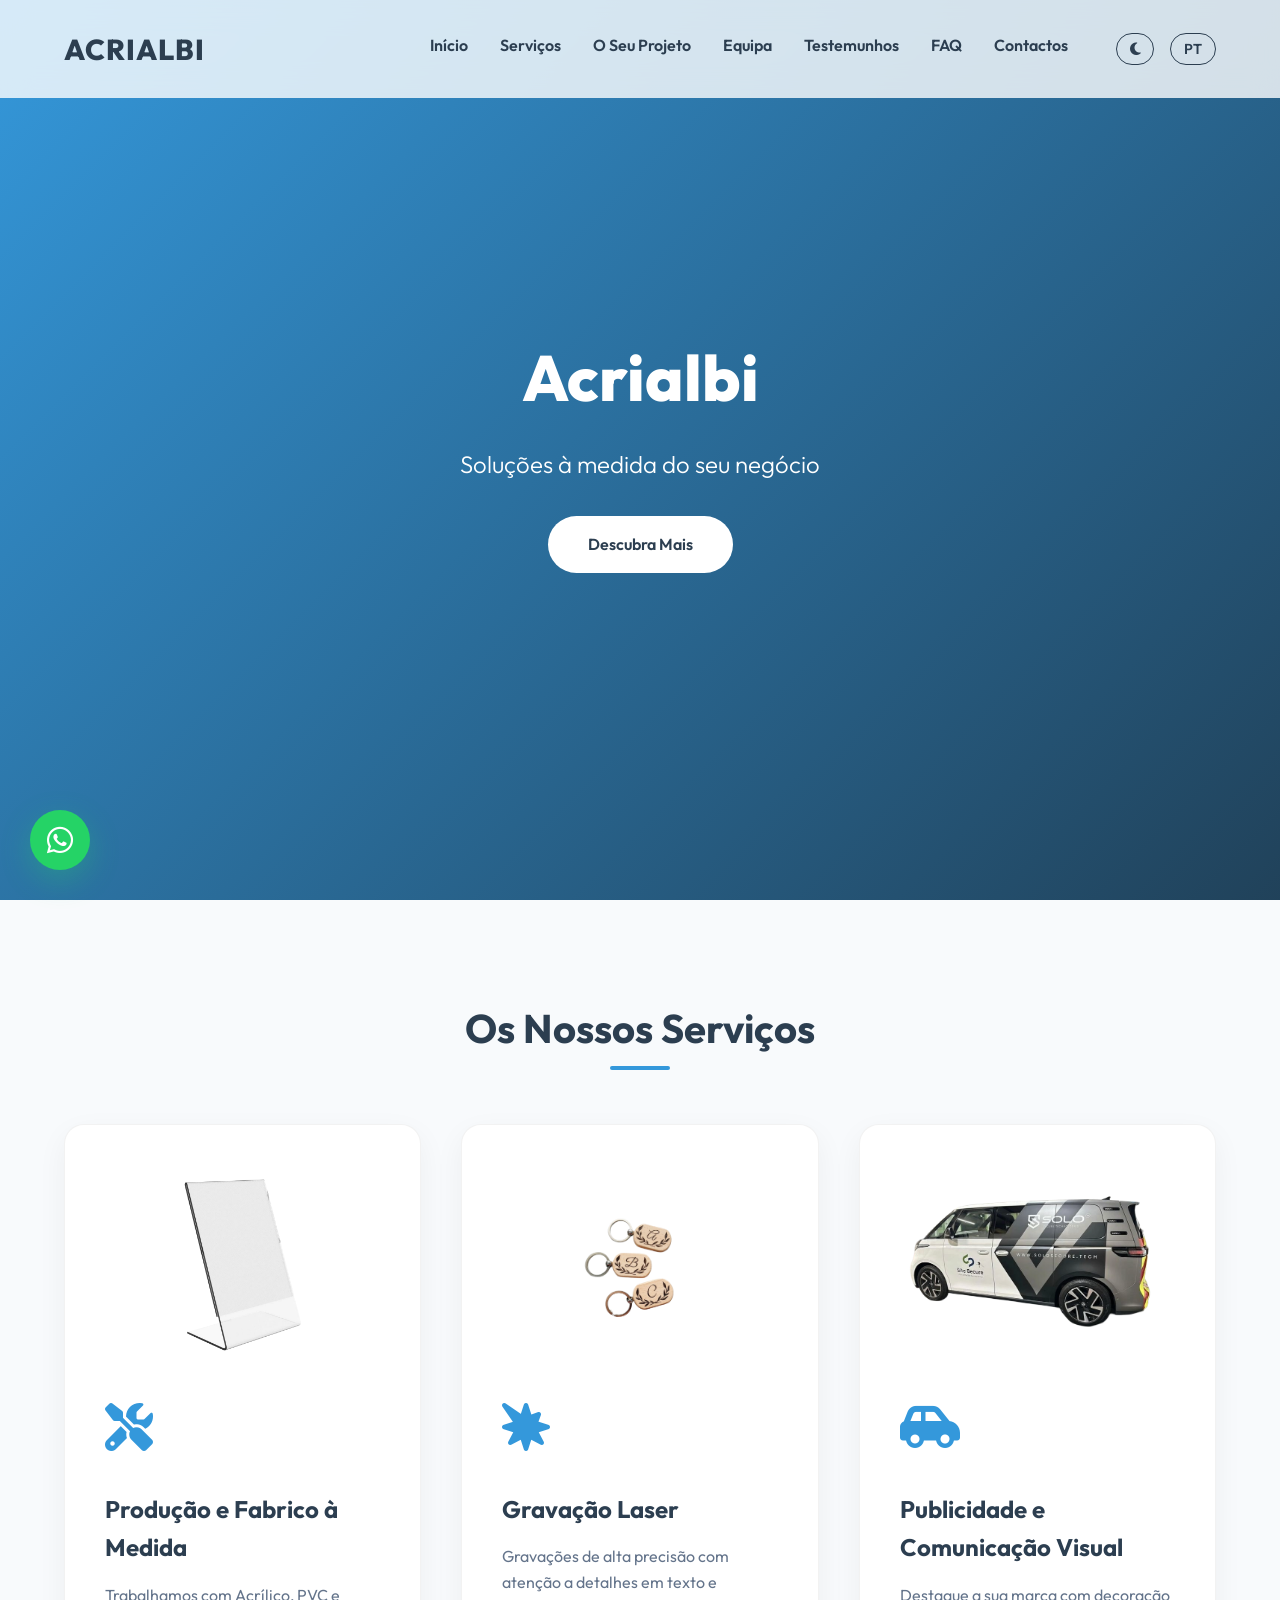
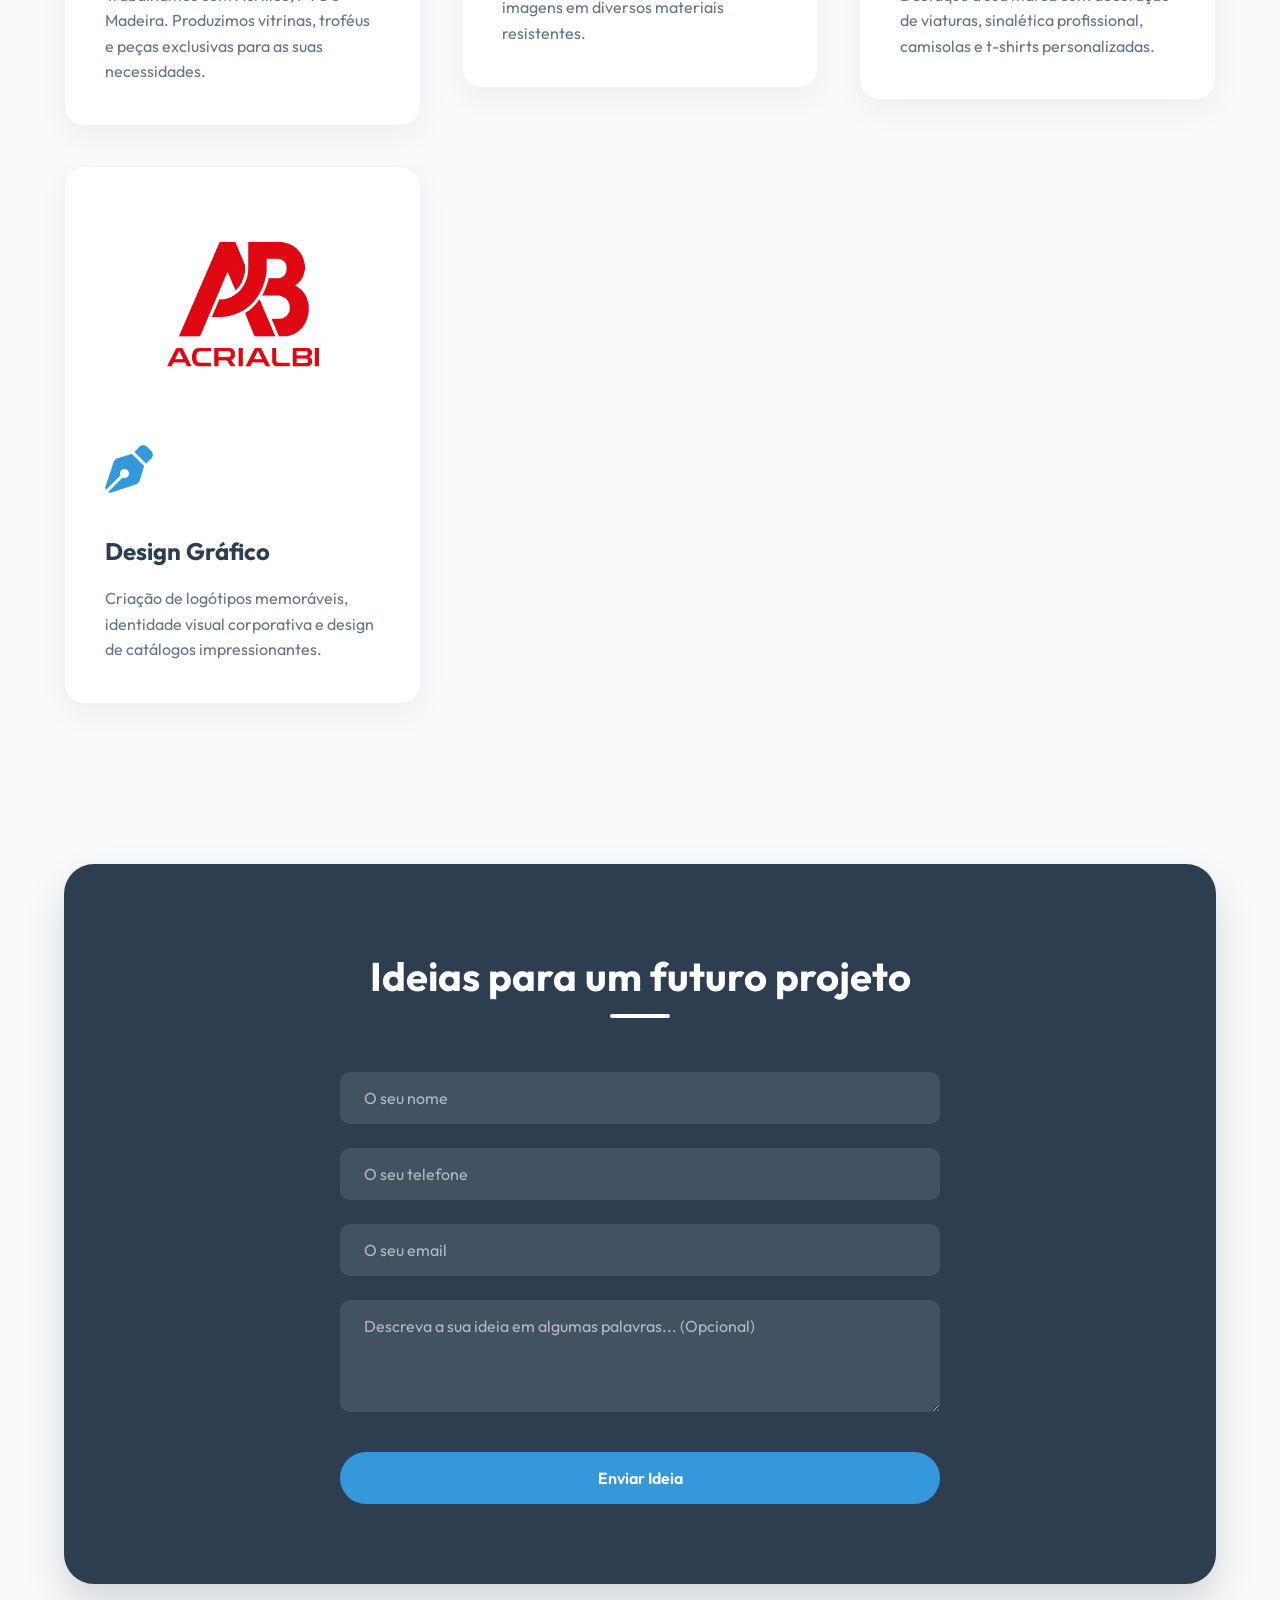
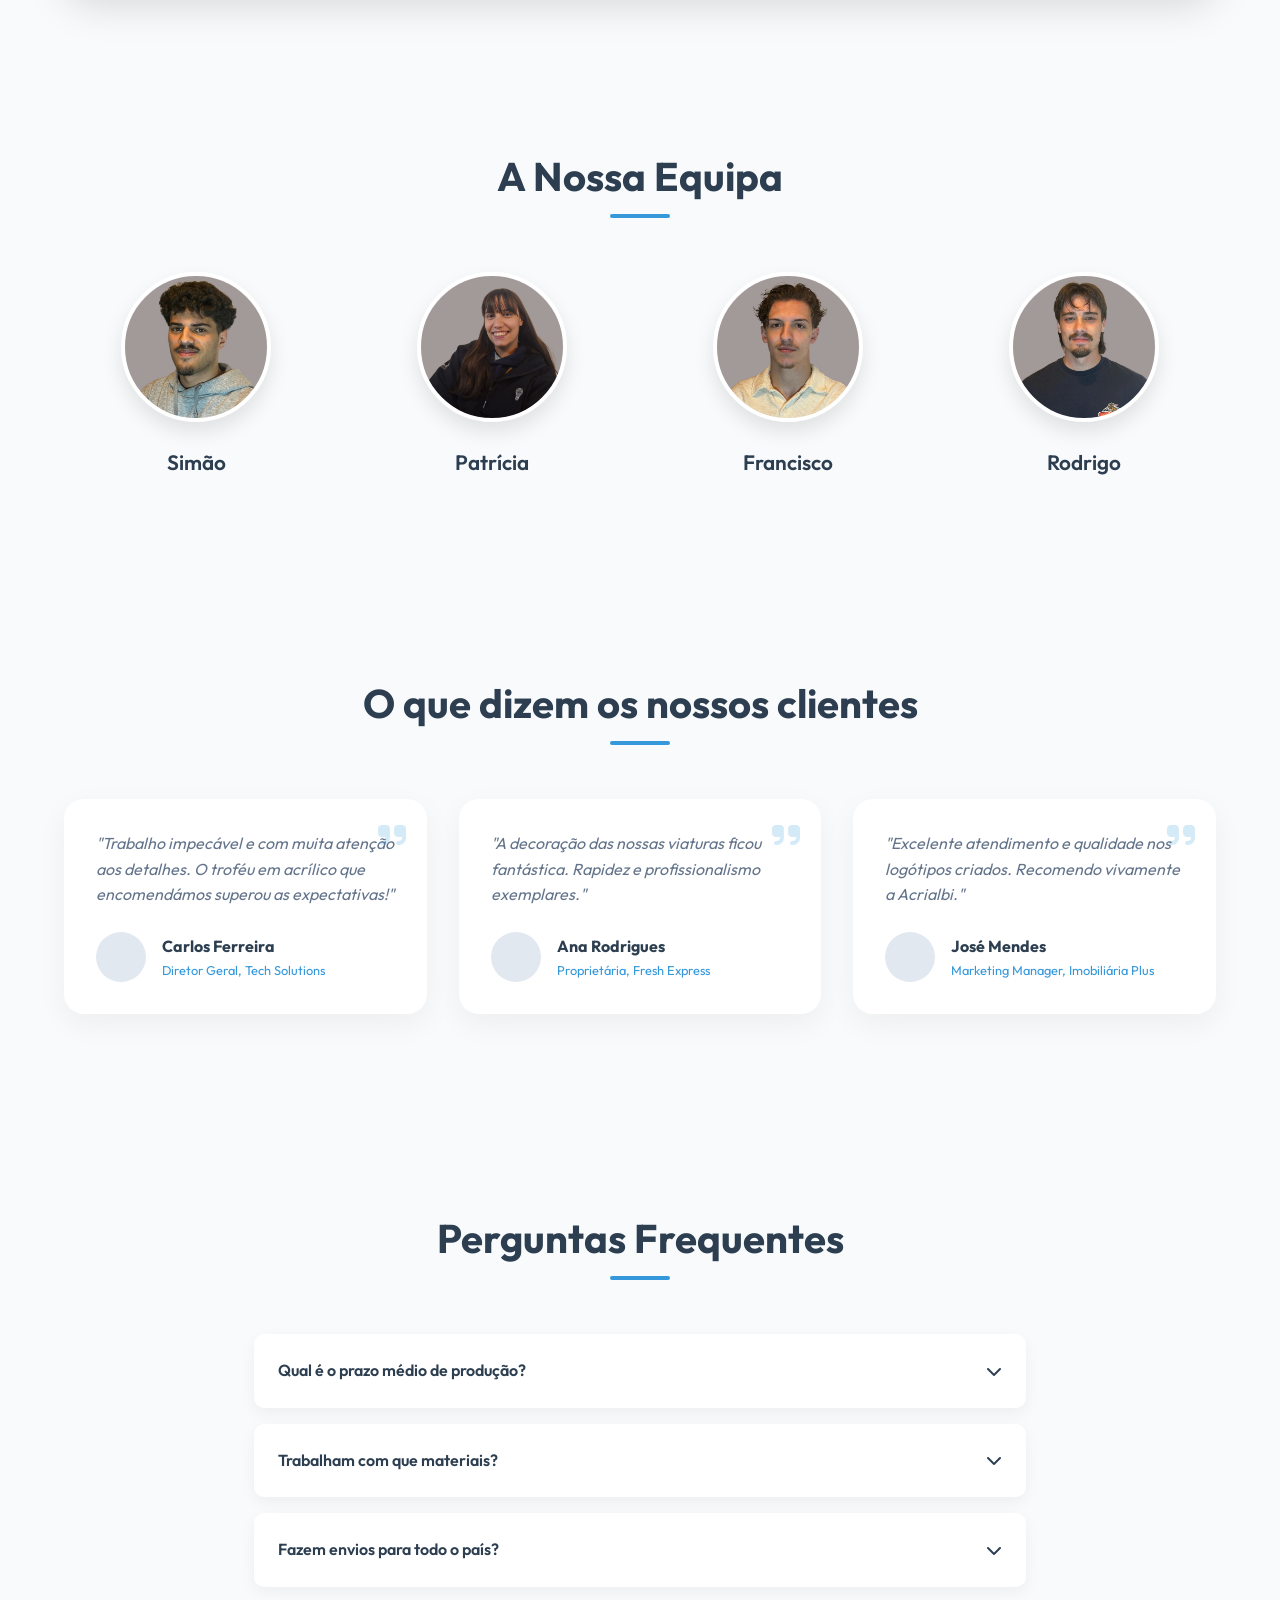
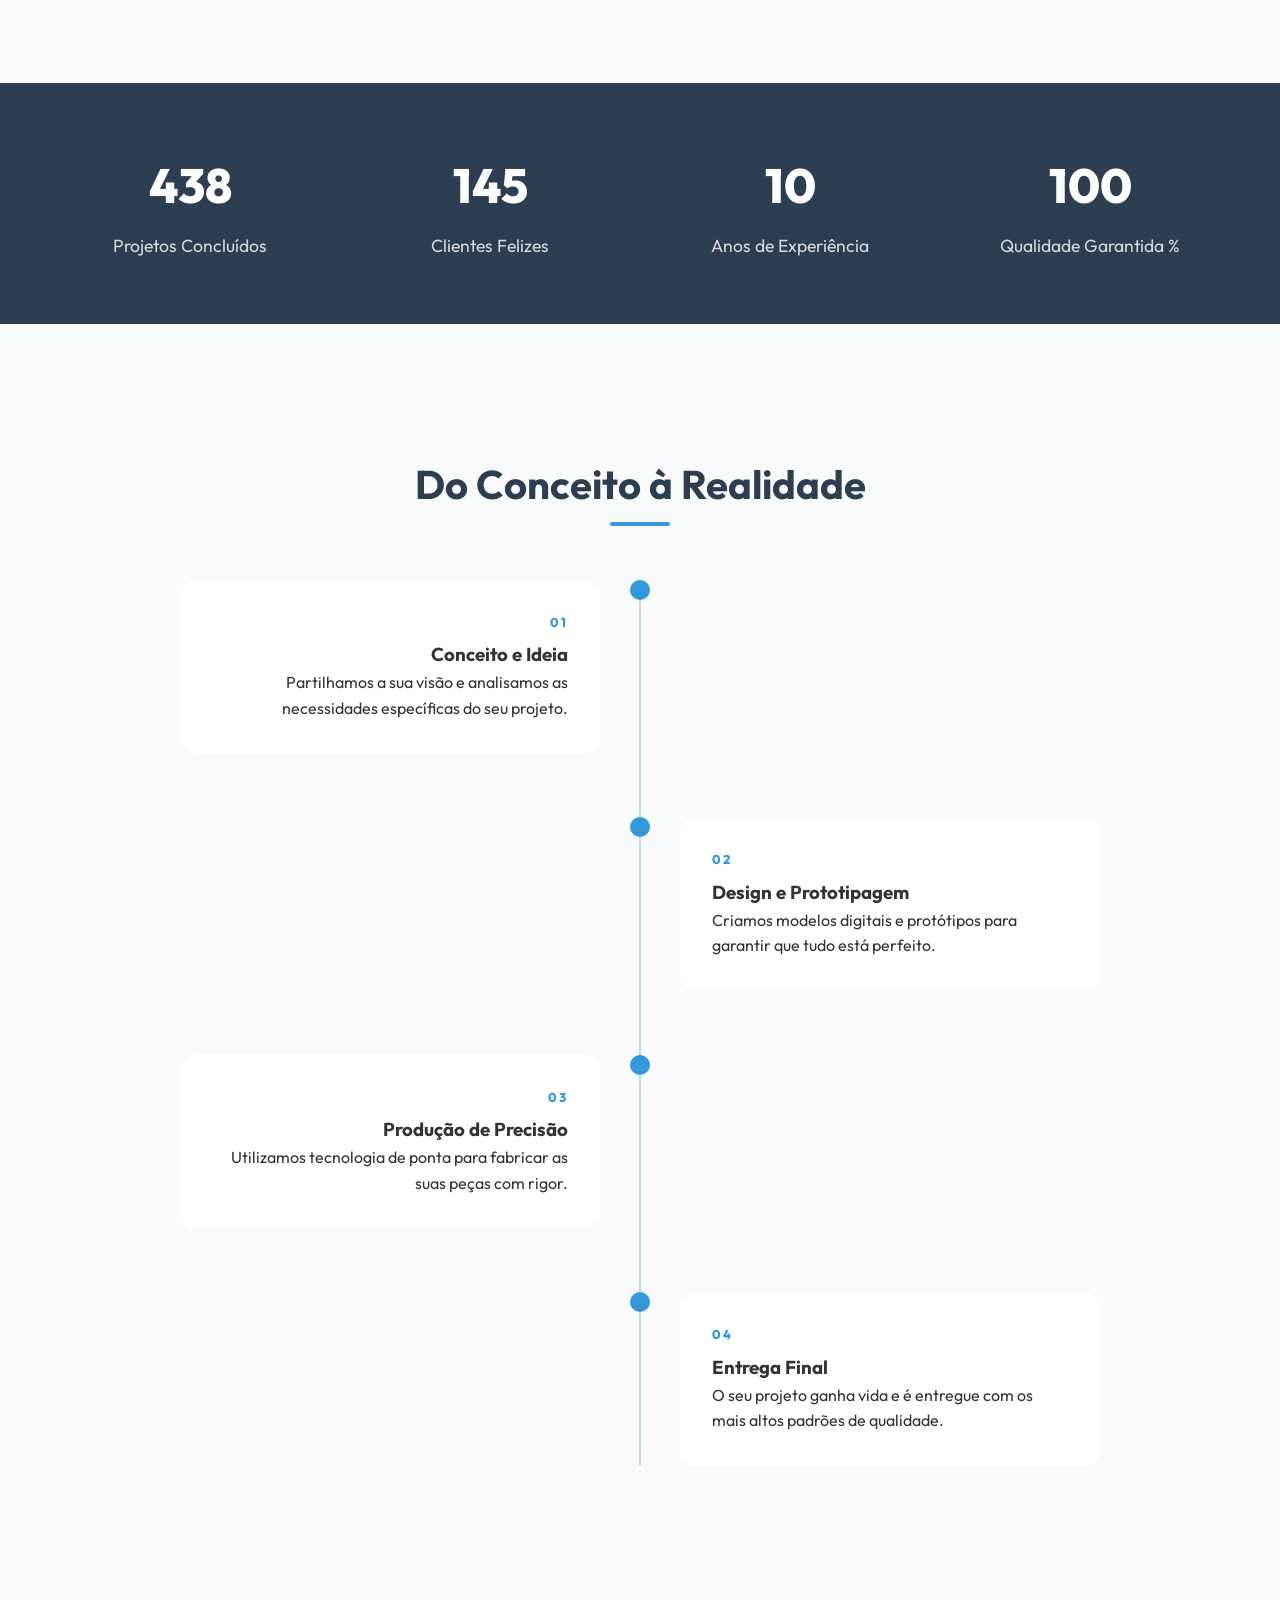
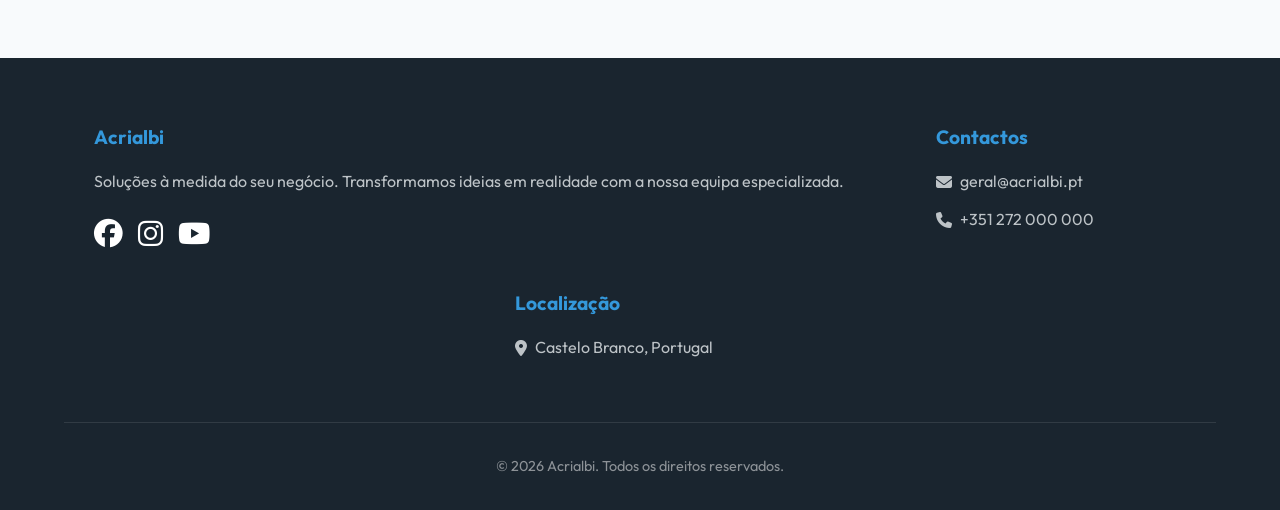
==== commit e697a1bc: "Add YouTube icon next to Instagram and link to video (6a10ab18509e9c79dfad7858)" ====
--- a/index.html
+++ b/index.html
@@ -313,6 +313,7 @@
                 <div class="social-links" style="margin-top: 1rem; display: flex; gap: 15px;">
                     <a href="https://www.facebook.com/profile.php?id=61577477955955" target="_blank" style="color: var(--white); font-size: 1.8rem; transition: var(--transition);" onmouseover="this.style.color='var(--accent-color)'" onmouseout="this.style.color='var(--white)'"><i class="fa-brands fa-facebook"></i></a>
                     <a href="https://www.instagram.com/acrialbe/" target="_blank" style="color: var(--white); font-size: 1.8rem; transition: var(--transition);" onmouseover="this.style.color='var(--accent-color)'" onmouseout="this.style.color='var(--white)'"><i class="fa-brands fa-instagram"></i></a>
+                    <a href="https://www.youtube.com/watch?v=dLCy8K1-bhk" target="_blank" style="color: var(--white); font-size: 1.8rem; transition: var(--transition);" onmouseover="this.style.color='var(--accent-color)'" onmouseout="this.style.color='var(--white)'"><i class="fa-brands fa-youtube"></i></a>
                 </div>
             </div>
             <div class="footer-section">
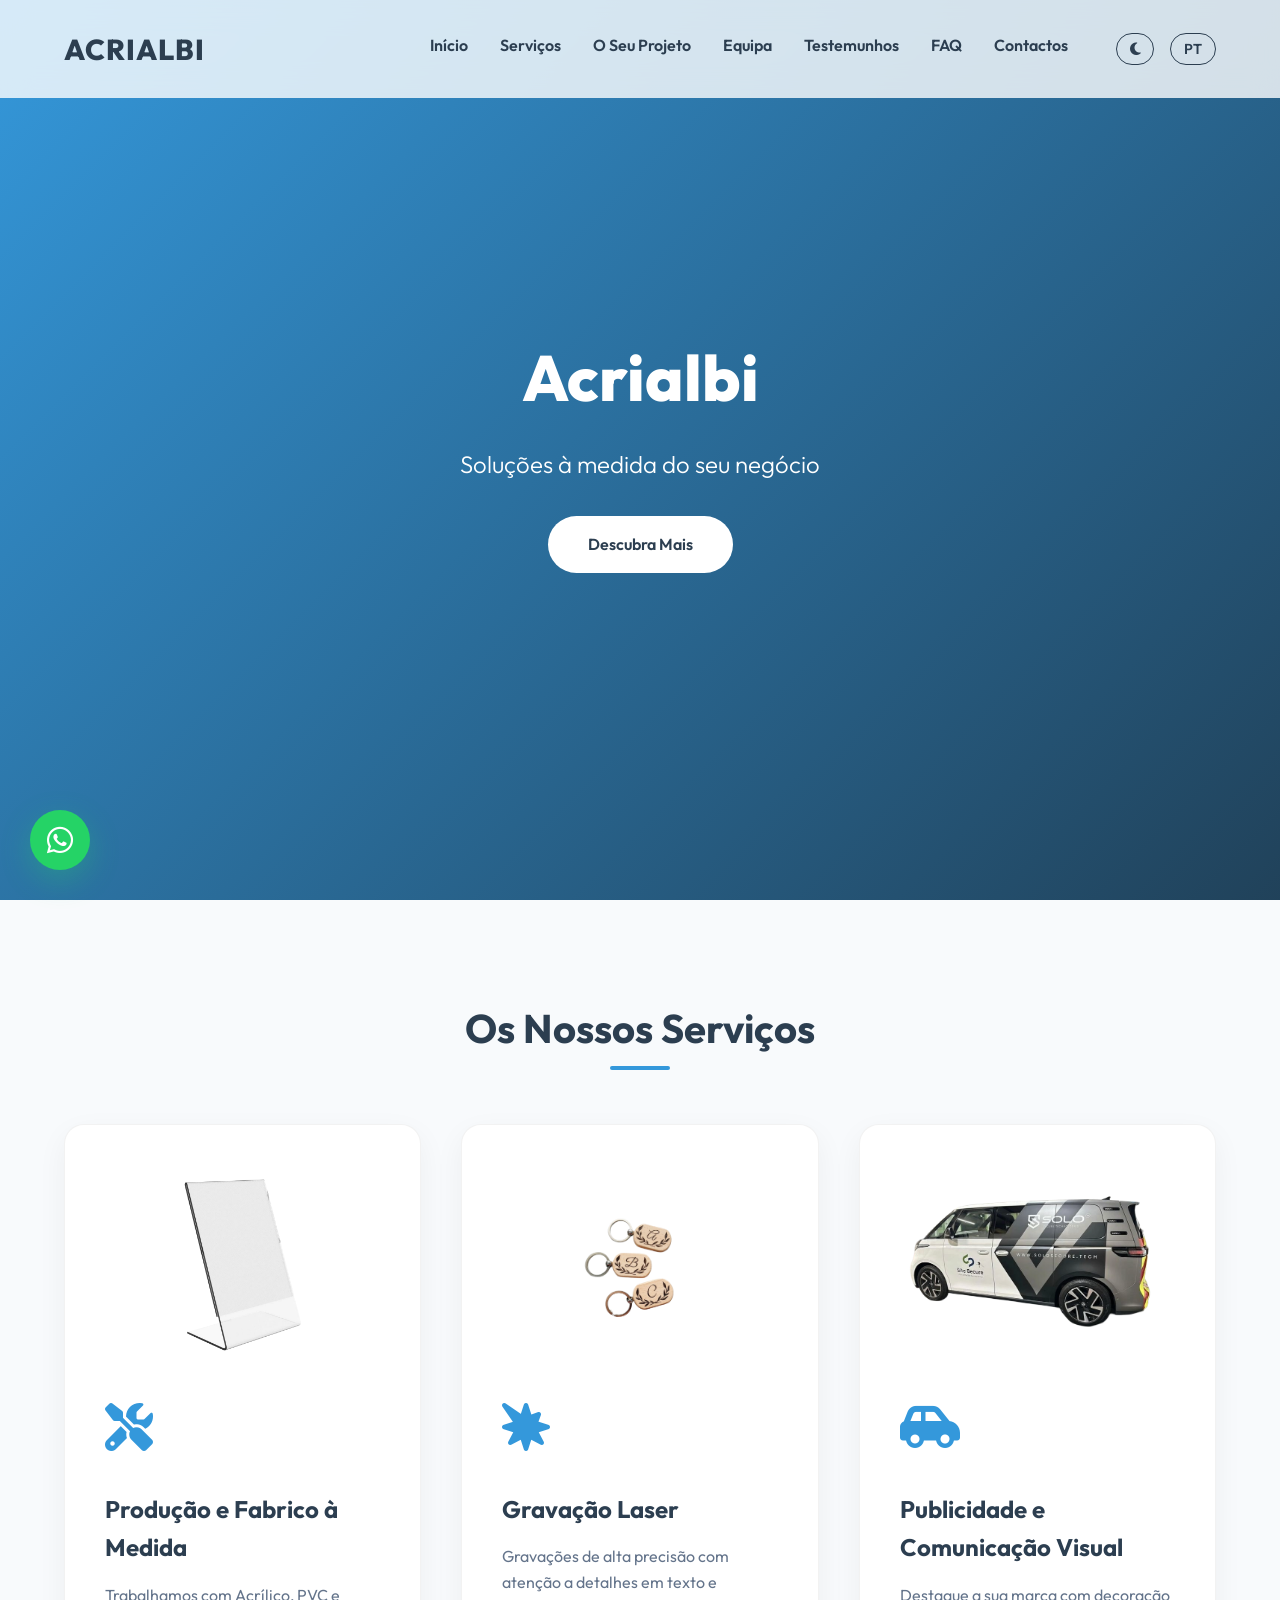
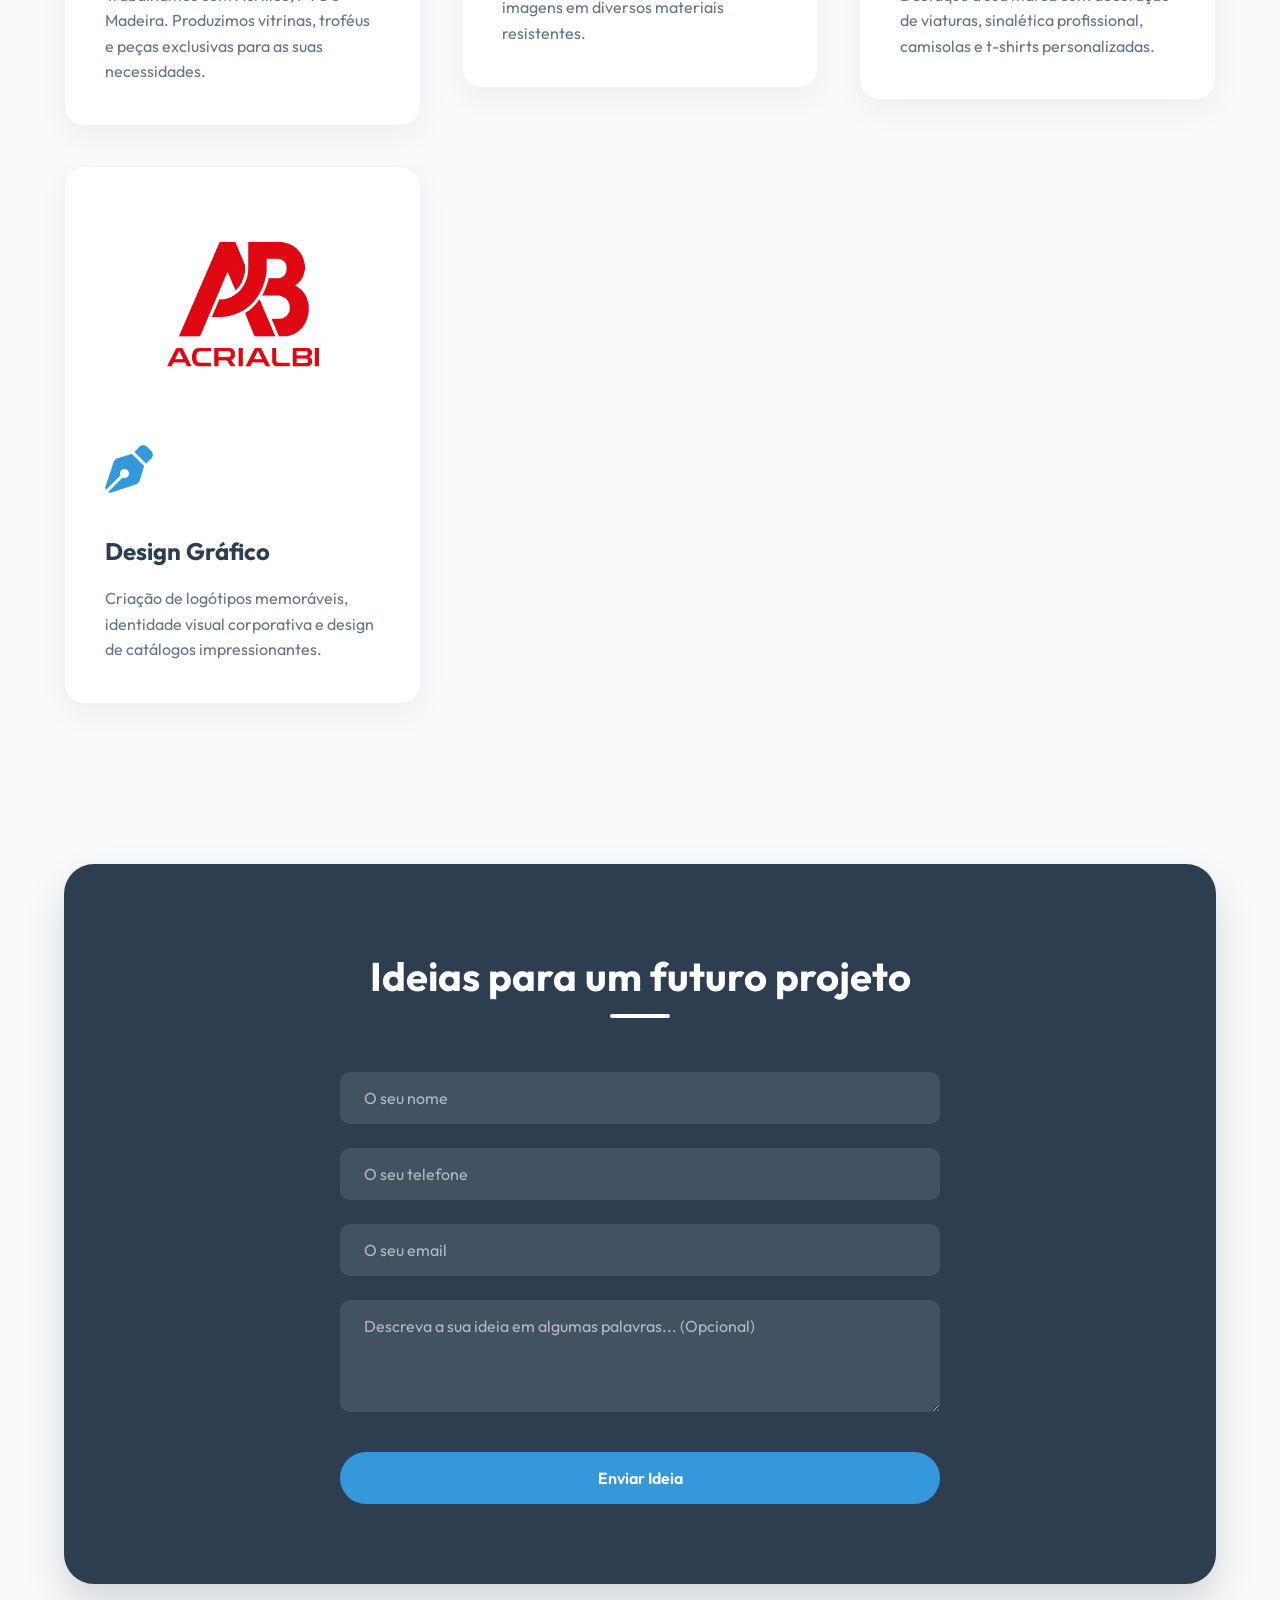
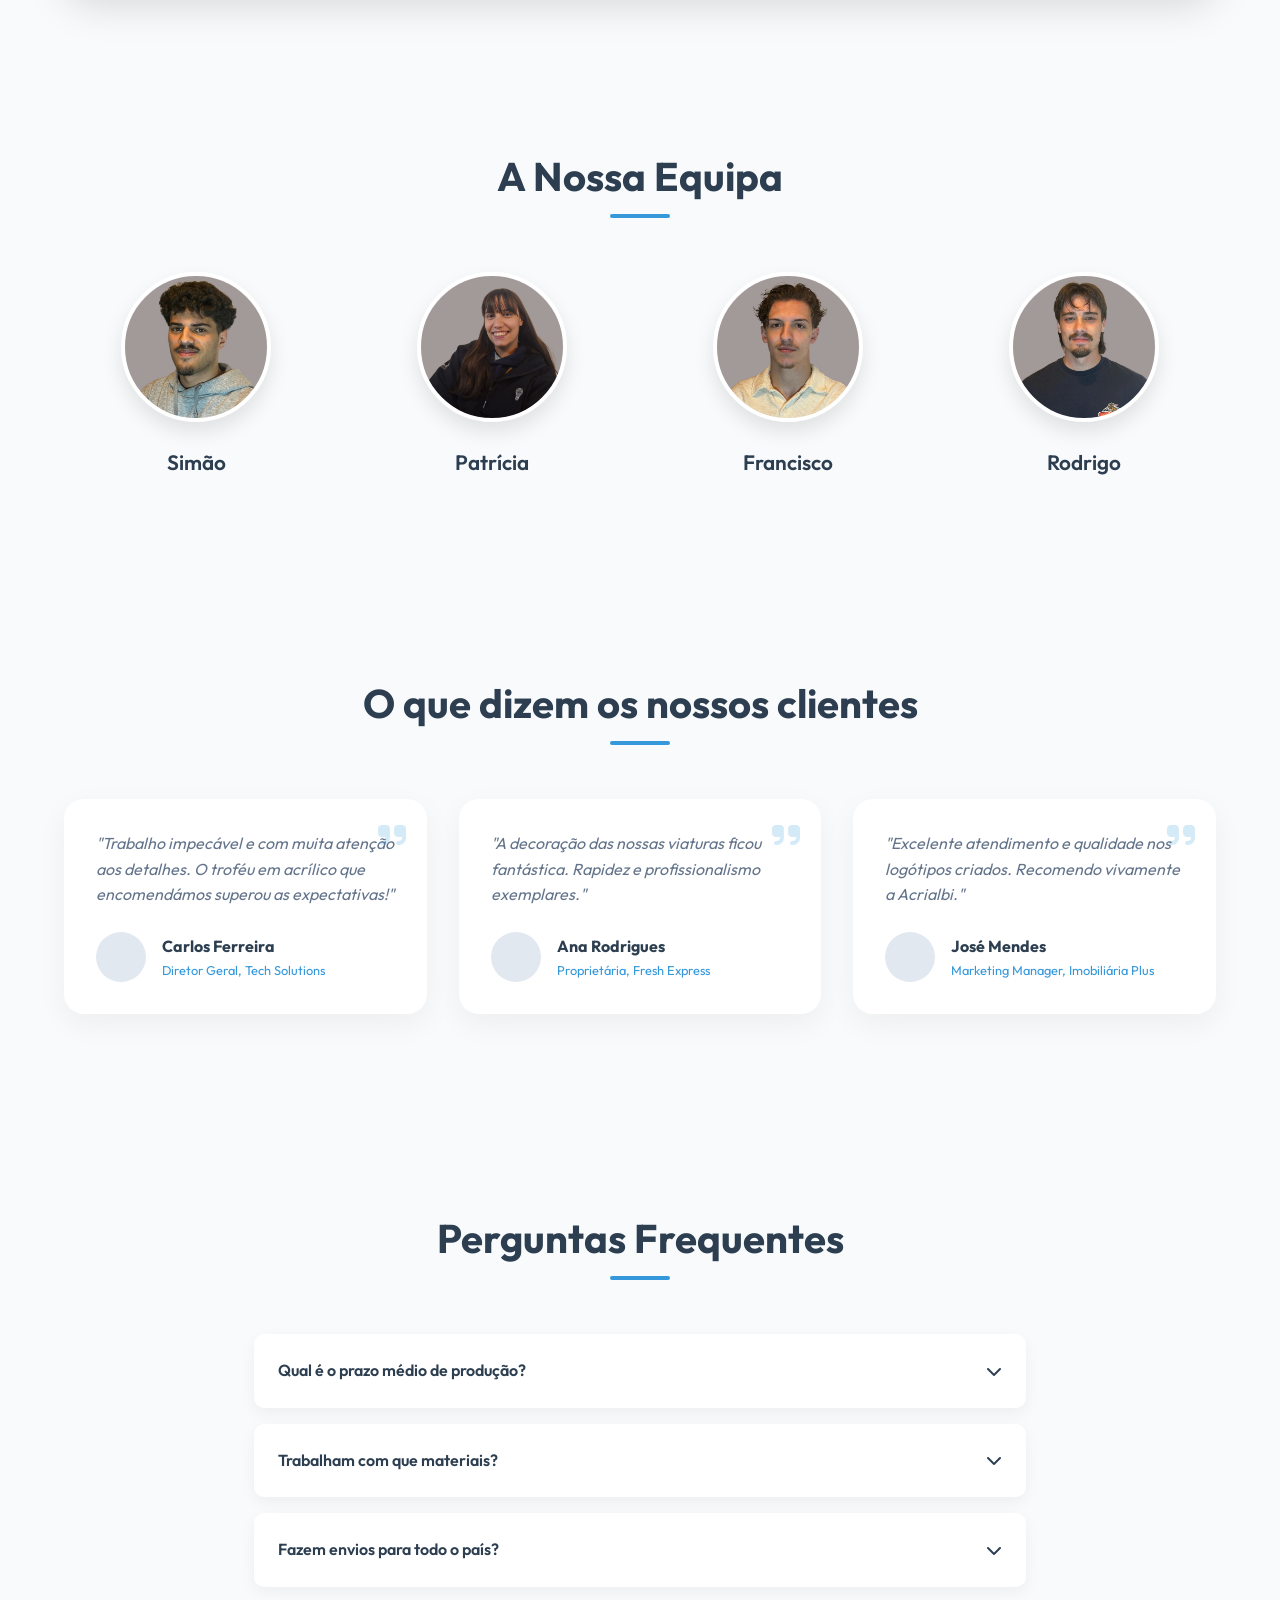
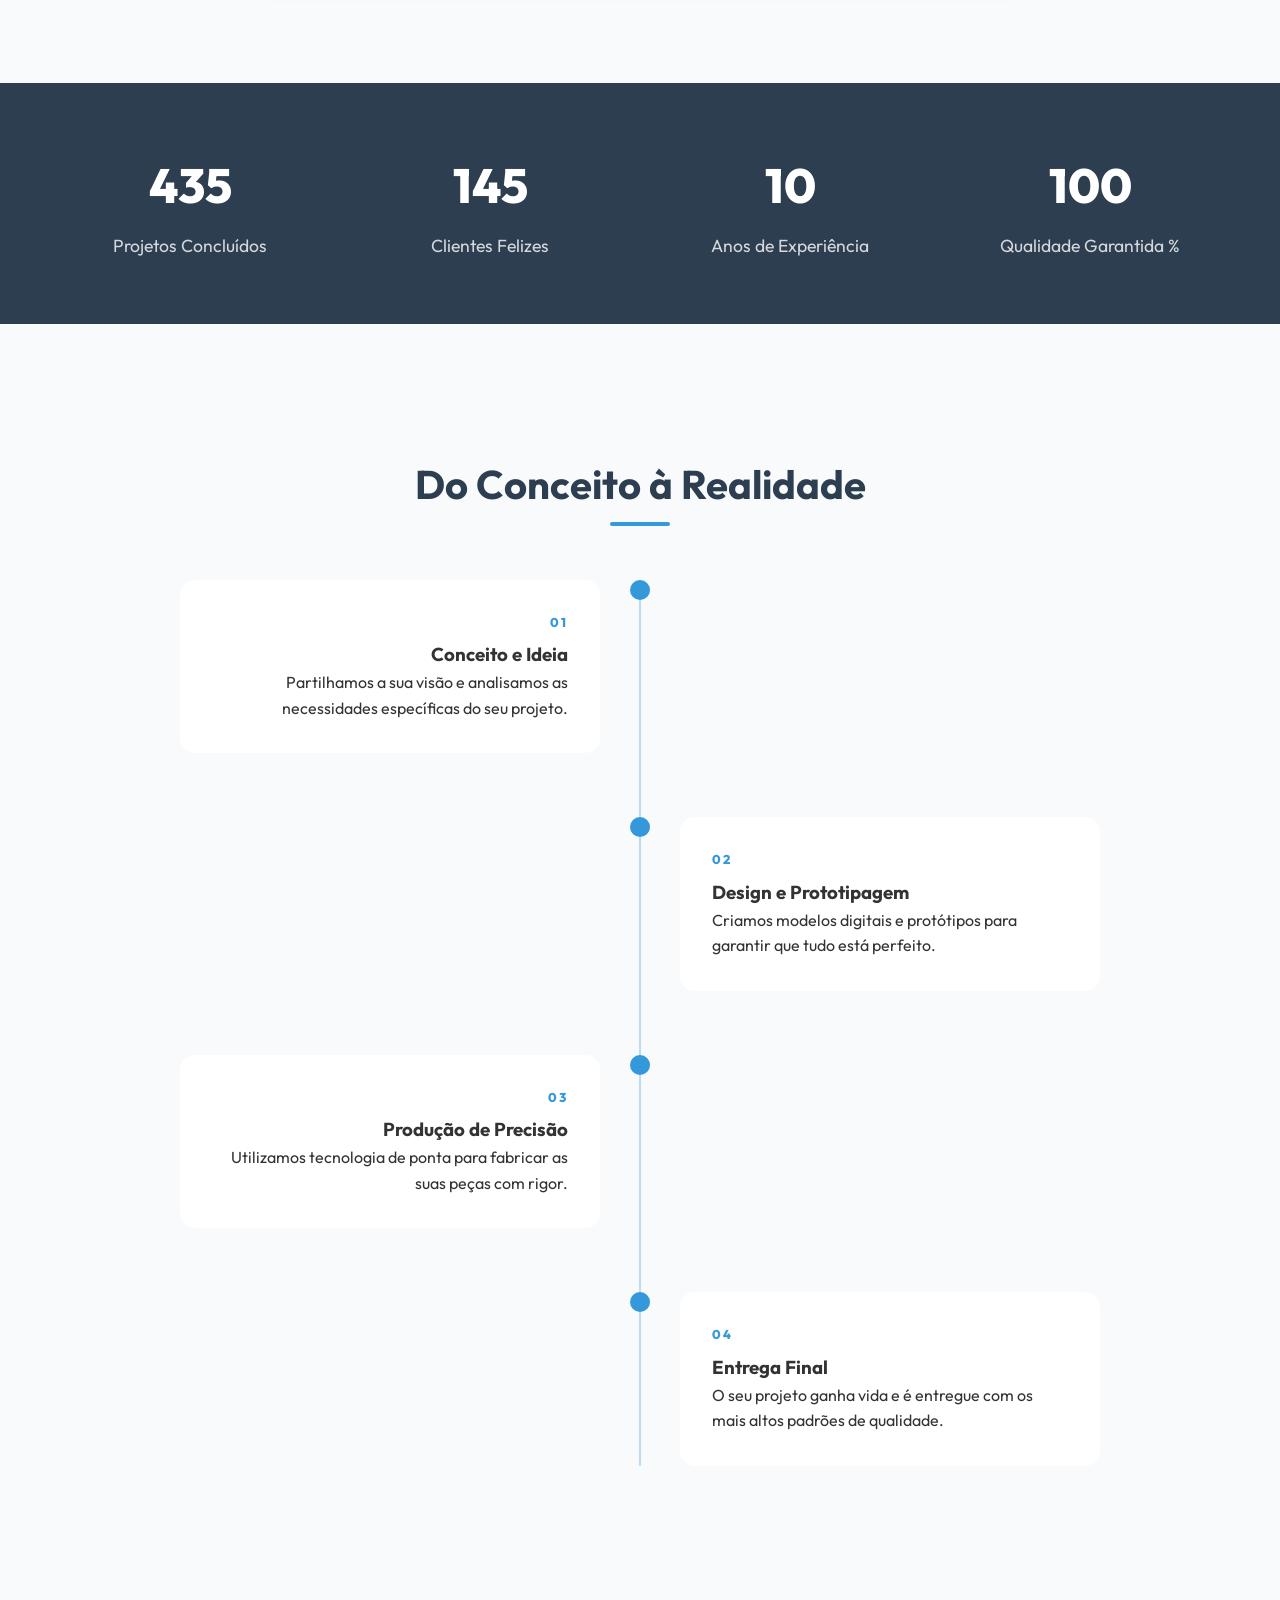
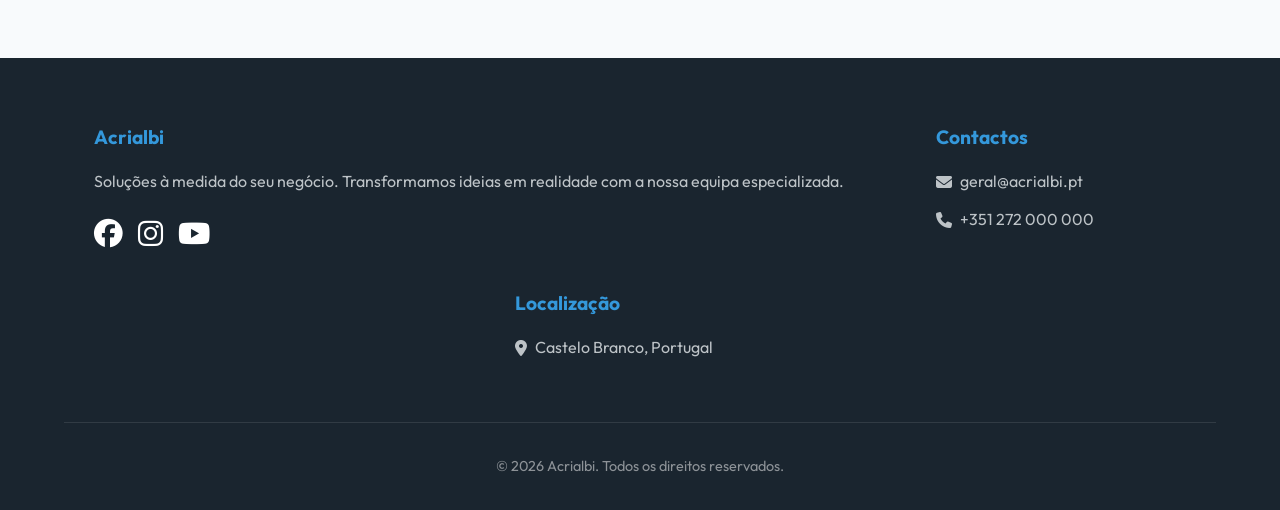
==== commit a4824d99: "Add YouTube icon next to Instagram and link to video - Session 1 (6a10ab18509e9c79dfad7858)" ====
--- a/index.html
+++ b/index.html
@@ -10,7 +10,6 @@
     <!-- FontAwesome for icons -->
     <link rel="stylesheet" href="https://cdnjs.cloudflare.com/ajax/libs/font-awesome/6.4.0/css/all.min.css">
 </head>
-<body>
 <body>
     <!-- WhatsApp Welcome Bubble -->
     <div class="whatsapp-bubble" id="whatsappBubble">
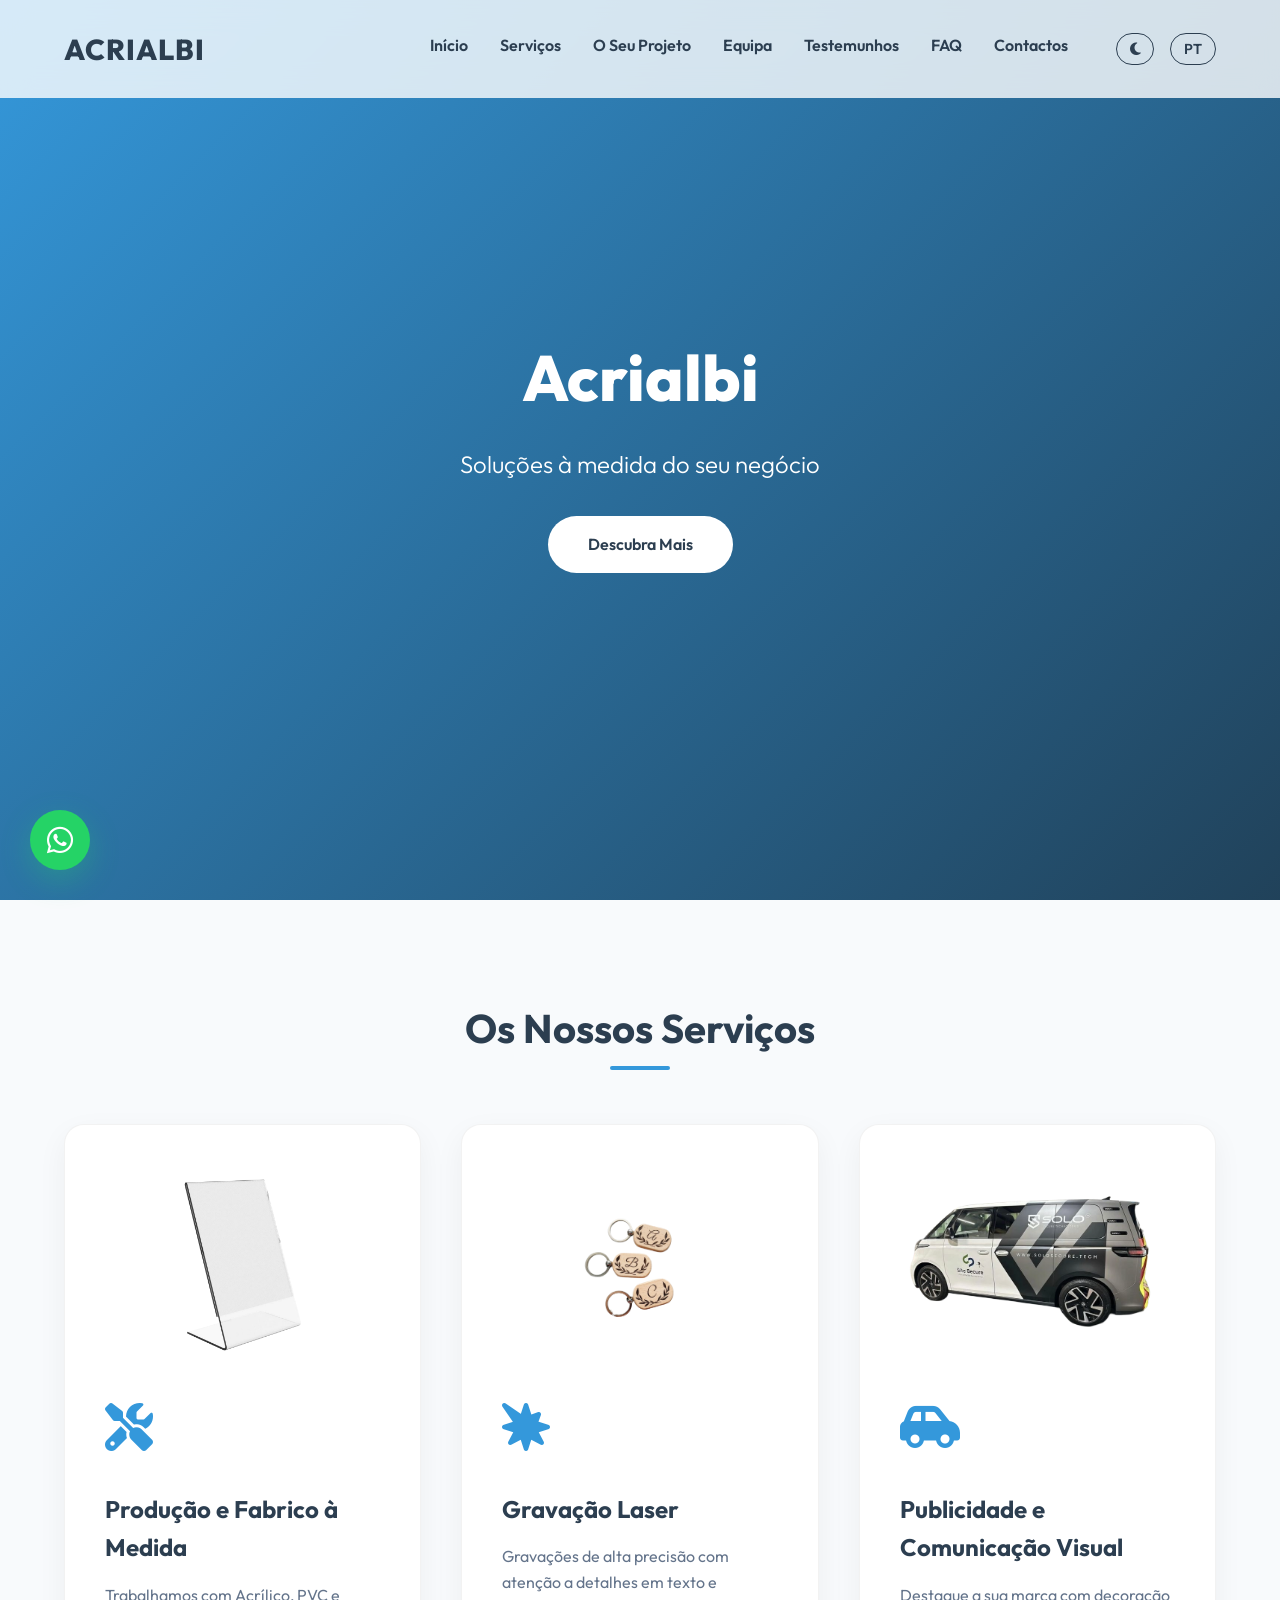
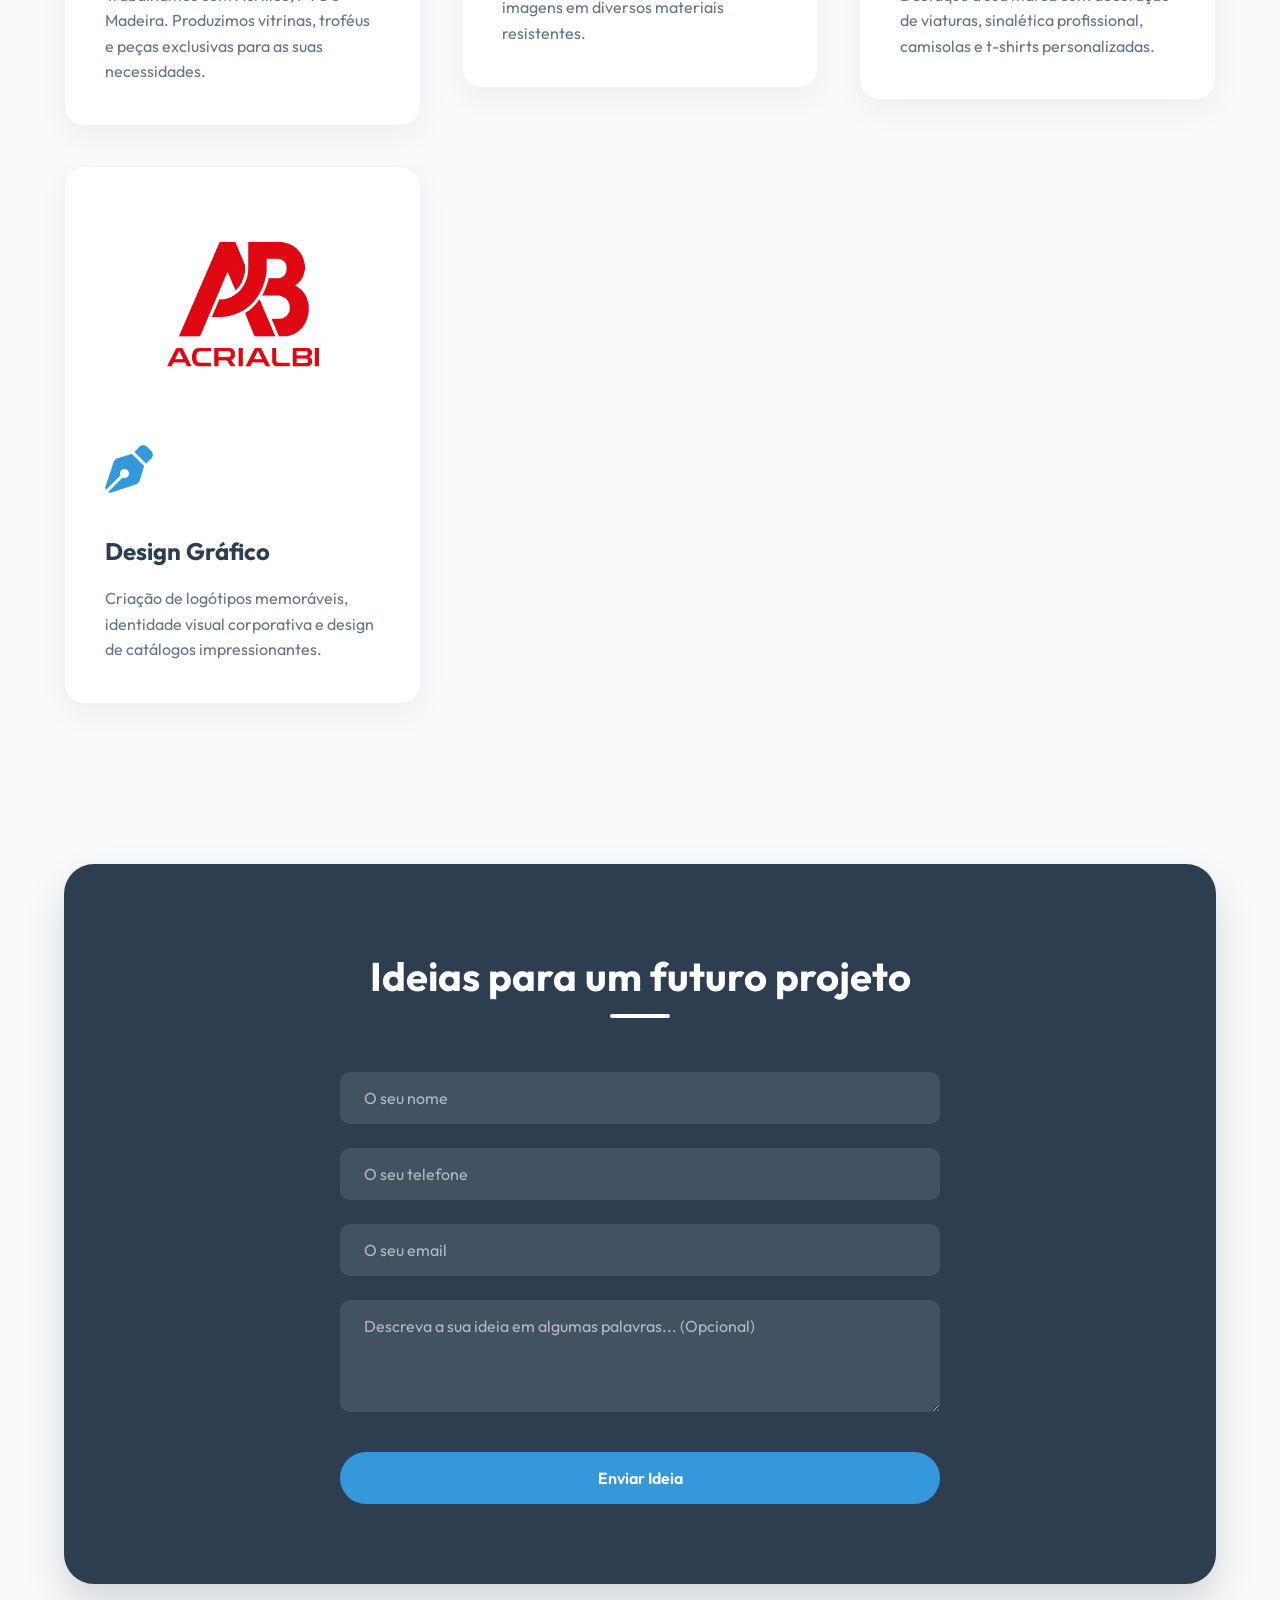
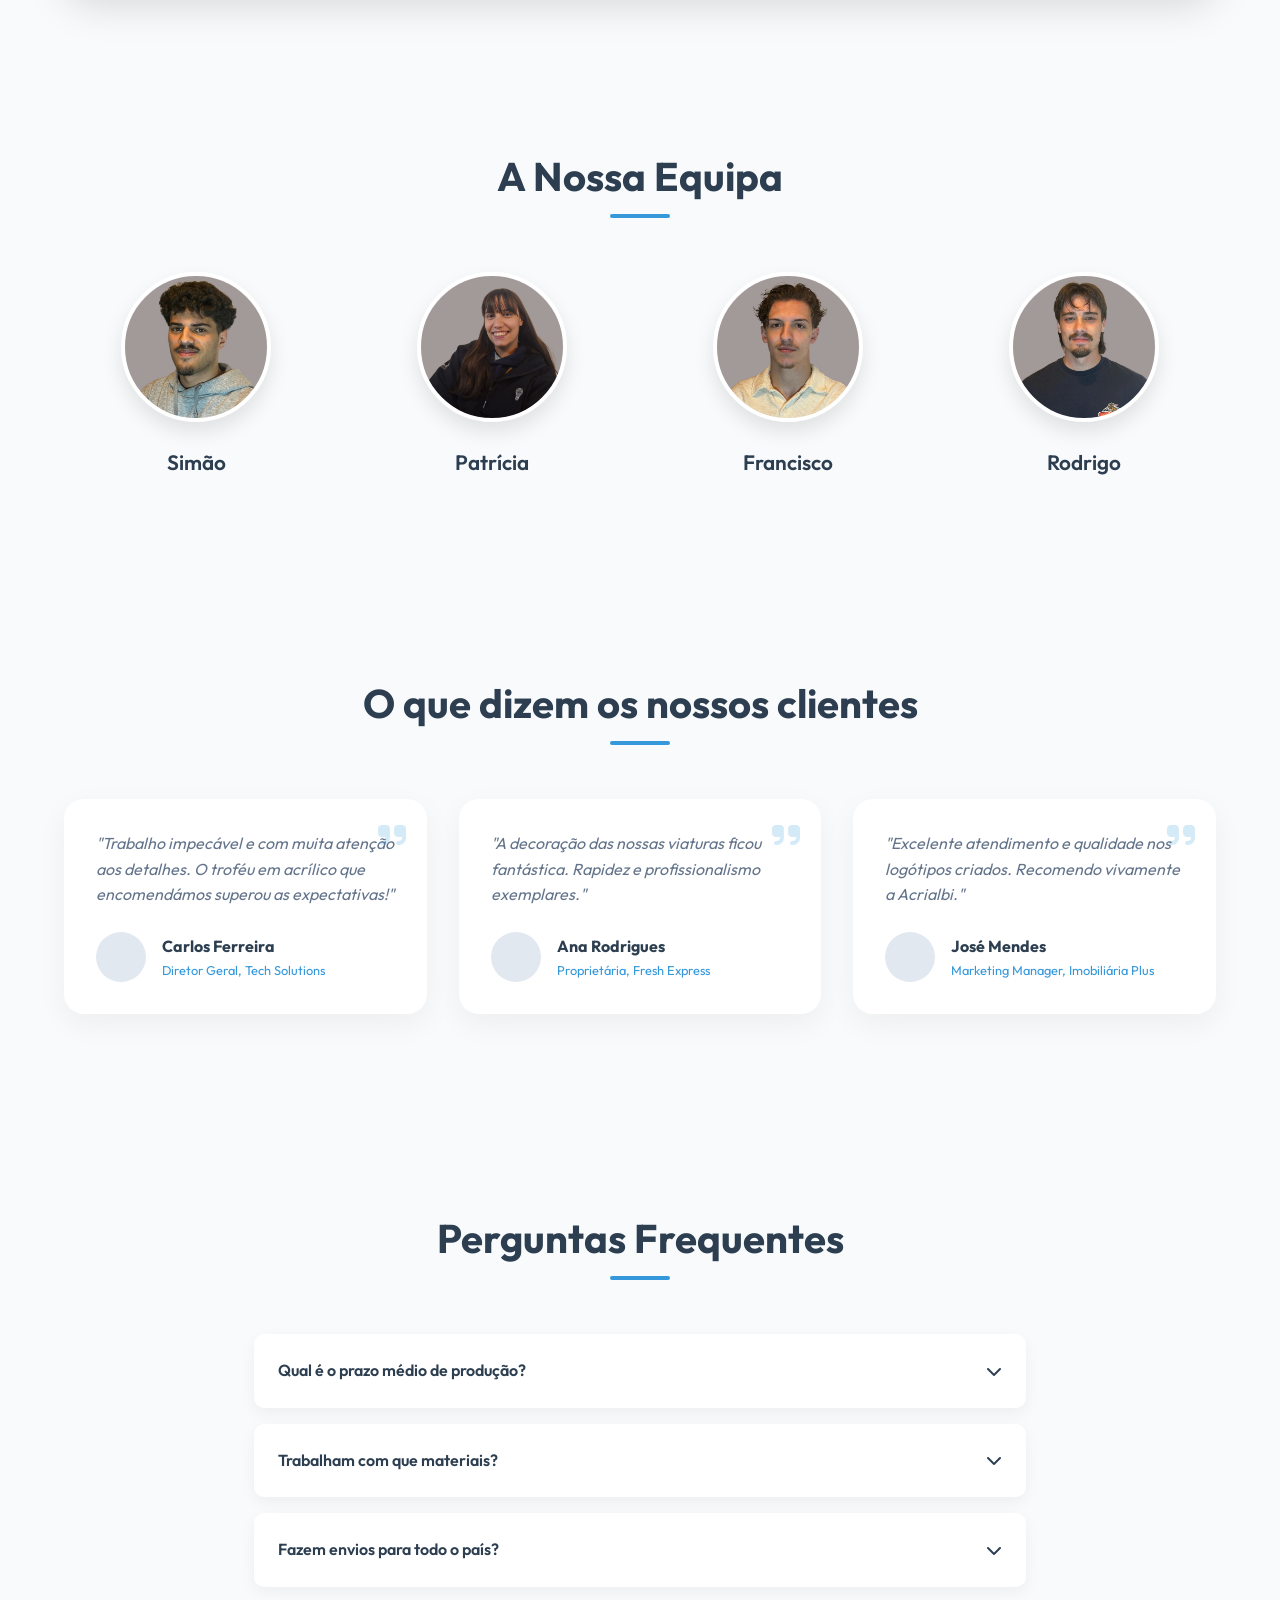
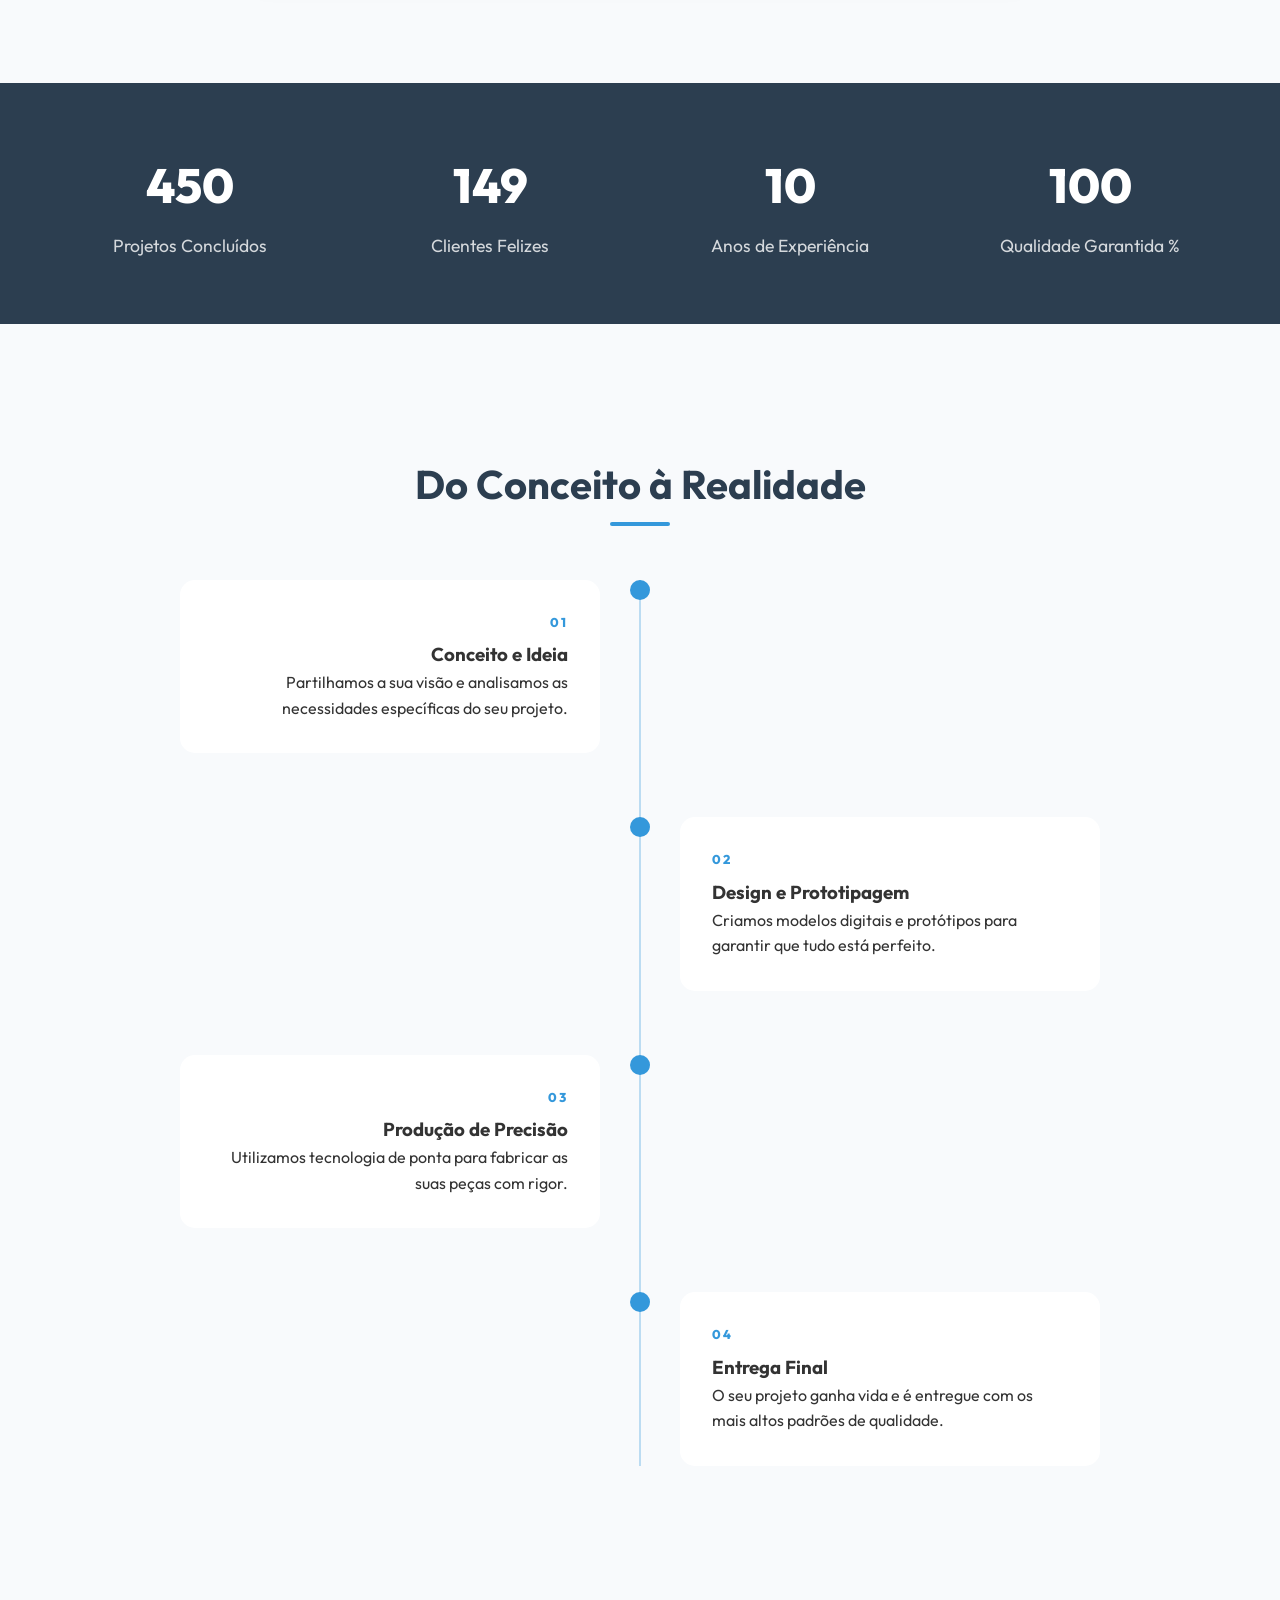
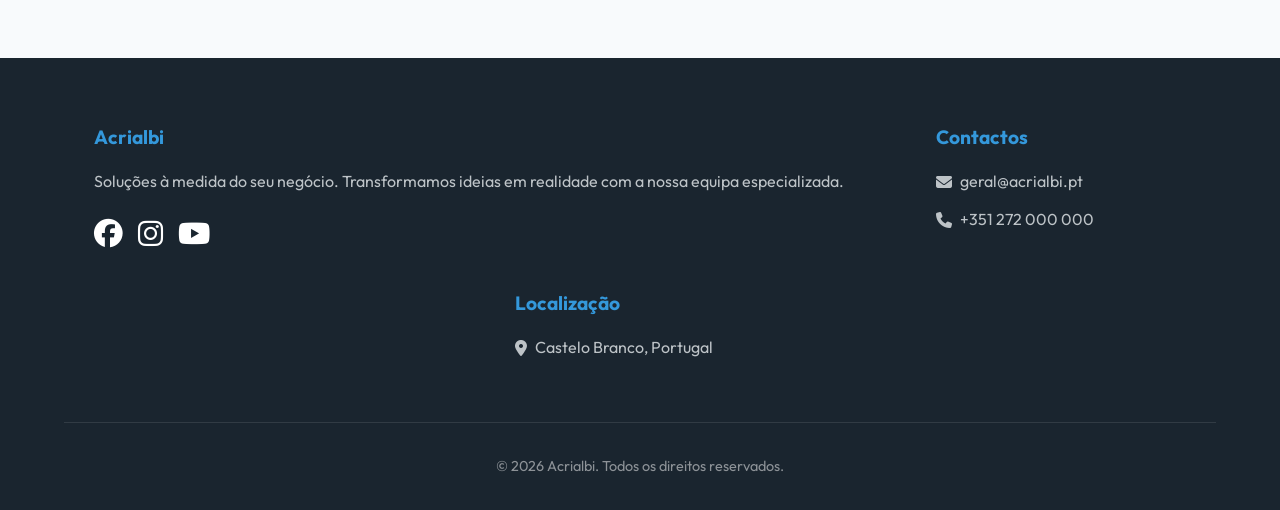
==== commit 386a1e1d: "Merge a4824d99810c02d74787493f4c7e5c7469c10ce6 into e0713190634922f66e987030564799a8899b5ff1" ====
(no text change in the page or its own stylesheets)
